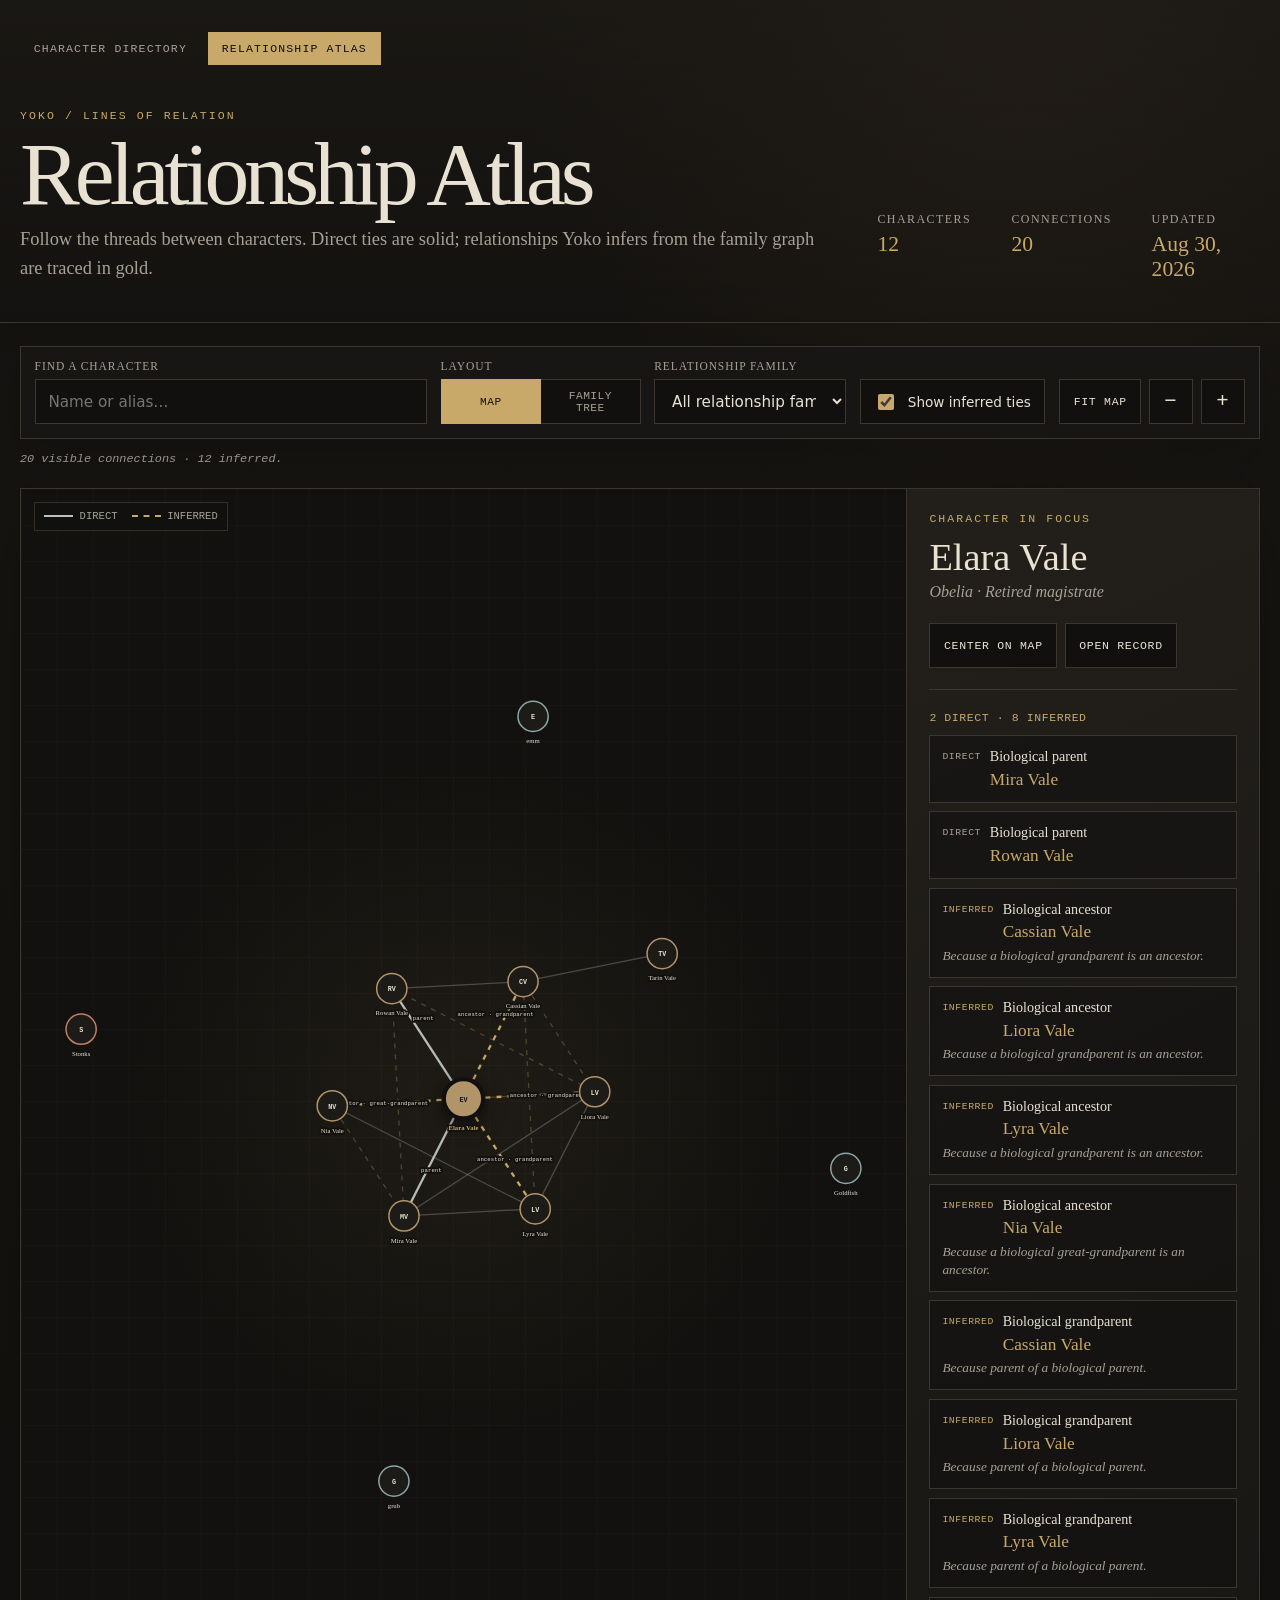
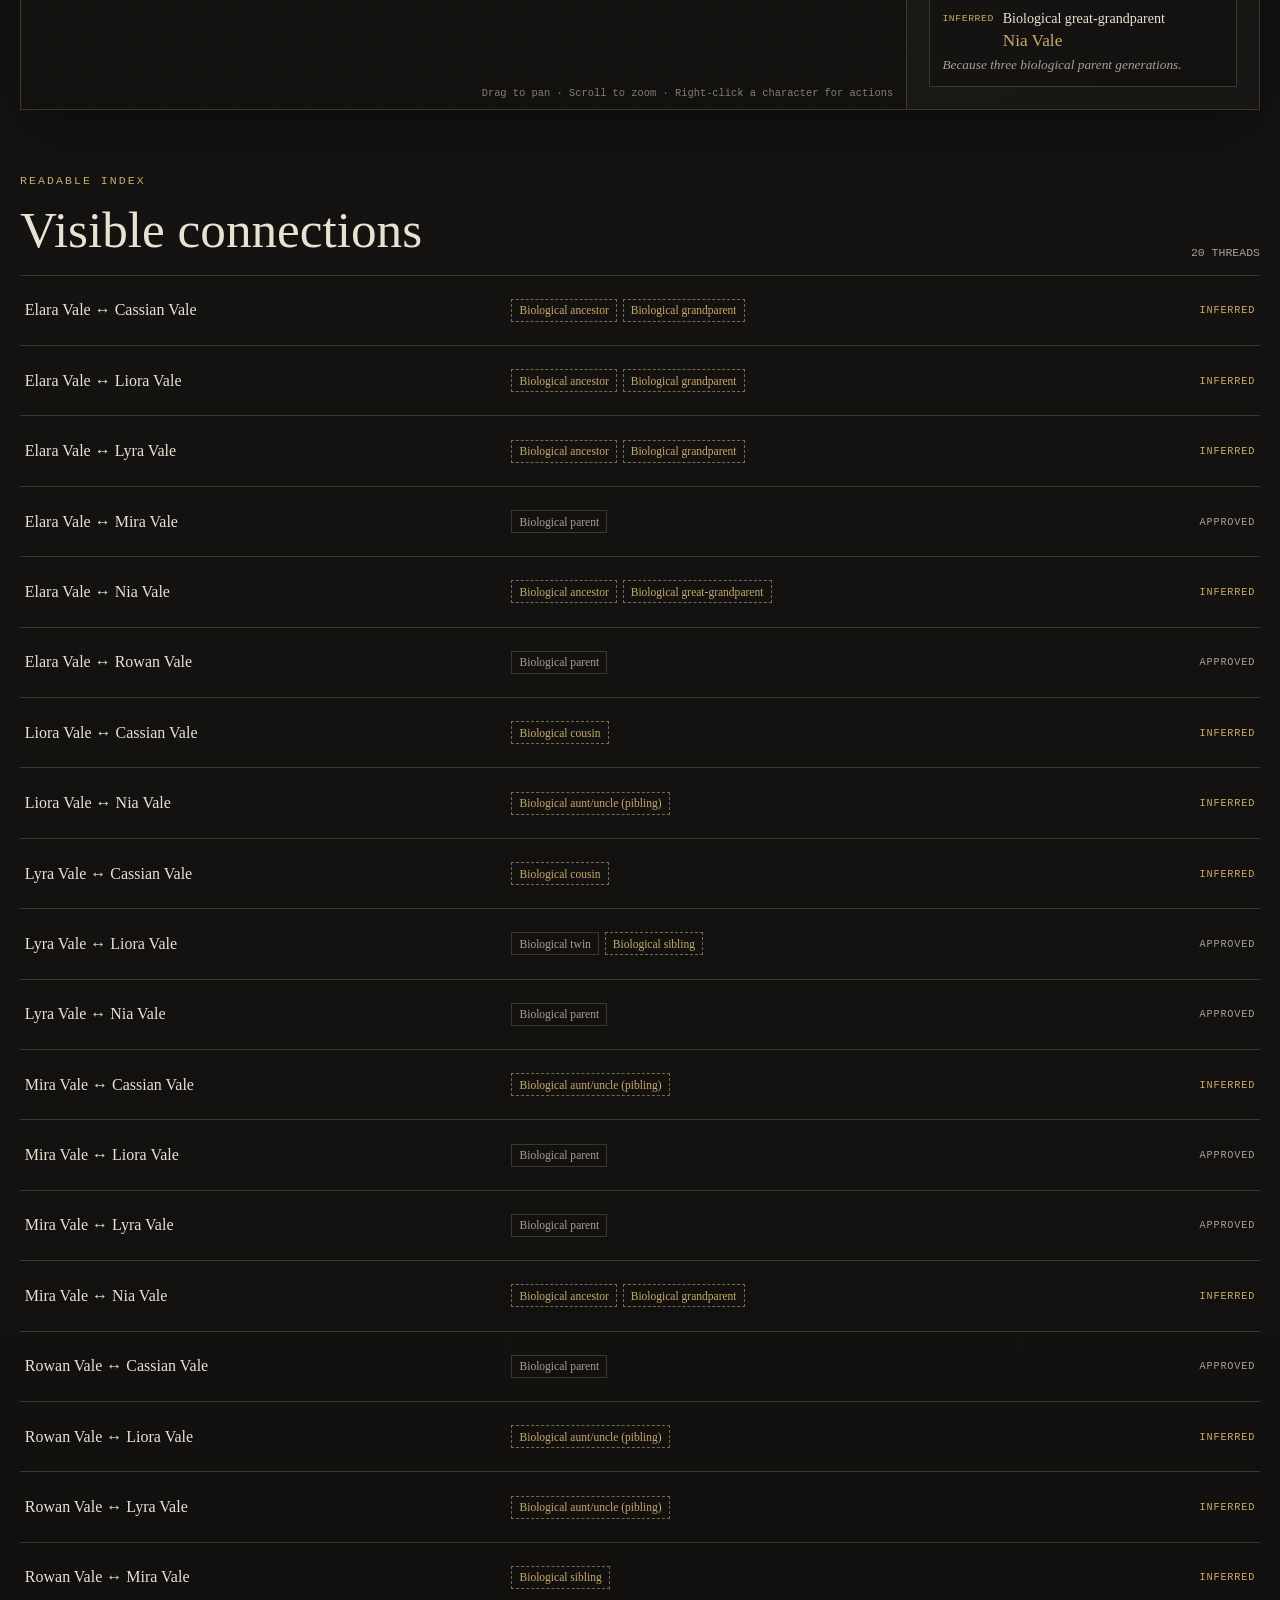
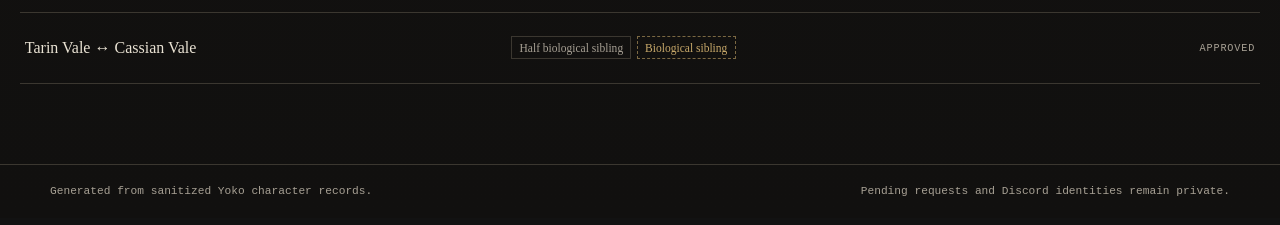
==== docs/relationships.html @ 0ba5b860 "Tree vieew" ====
<!doctype html>
<html lang="en">
<head>
  <meta charset="utf-8">
  <meta name="viewport" content="width=device-width, initial-scale=1">
  <meta name="theme-color" content="#11100f">
  <meta name="description" content="Explore the direct and inferred connections between Yoko roleplay characters.">
  <meta property="og:type" content="website">
  <meta property="og:title" content="Yoko Relationship Atlas">
  <meta property="og:description" content="An interactive map of approved and inferred character relationships.">
  <meta property="og:url" content="https://alecasone.github.io/YokoBot/relationships.html">
  <meta property="og:image" content="https://alecasone.github.io/YokoBot/og.png">
  <meta name="twitter:card" content="summary_large_image">
  <meta name="twitter:title" content="Yoko Relationship Atlas">
  <meta name="twitter:description" content="An interactive map of approved and inferred character relationships.">
  <meta name="twitter:image" content="https://alecasone.github.io/YokoBot/og.png">
  <title>Relationship Atlas · Yoko Character Archive</title>
  <link rel="stylesheet" href="./styles.css">
</head>
<body class="relationship-page">
  <header class="atlas-header">
    <nav class="site-nav" aria-label="Archive sections">
      <a href="./">Character directory</a>
      <a href="./relationships.html" aria-current="page">Relationship atlas</a>
    </nav>
    <div class="atlas-heading">
      <div>
        <p class="masthead__eyebrow">Yoko / Lines of relation</p>
        <h1>Relationship Atlas</h1>
        <p>Follow the threads between characters. Direct ties are solid; relationships Yoko infers from the family graph are traced in gold.</p>
      </div>
      <dl class="archive-stats atlas-stats" aria-label="Relationship statistics">
        <div><dt>Characters</dt><dd id="atlas-character-count">—</dd></div>
        <div><dt>Connections</dt><dd id="atlas-connection-count">—</dd></div>
        <div><dt>Updated</dt><dd id="atlas-updated">—</dd></div>
      </dl>
    </div>
  </header>

  <main class="atlas-main">
    <section class="atlas-toolbar" aria-label="Relationship map controls">
      <div class="focus-search">
        <label for="focus-search">Find a character</label>
        <input id="focus-search" type="search" autocomplete="off" placeholder="Name or alias…" aria-controls="focus-results" aria-expanded="false">
        <div id="focus-results" class="focus-results" role="listbox" hidden></div>
      </div>
      <fieldset class="layout-switcher">
        <legend>Layout</legend>
        <div>
          <button type="button" data-layout="network" aria-pressed="true">Map</button>
          <button type="button" data-layout="tree" aria-pressed="false">Family tree</button>
        </div>
      </fieldset>
      <label>
        <span>Relationship family</span>
        <select id="category-filter">
          <option value="">All relationship families</option>
        </select>
      </label>
      <label class="toggle-control">
        <input id="show-inferred" type="checkbox" checked>
        <span>Show inferred ties</span>
      </label>
      <div class="toolbar-actions" aria-label="Map view controls">
        <button id="fit-map" class="utility-button" type="button">Fit map</button>
        <button id="zoom-out" class="icon-button" type="button" aria-label="Zoom out">−</button>
        <button id="zoom-in" class="icon-button" type="button" aria-label="Zoom in">+</button>
      </div>
    </section>

    <p id="atlas-status" class="status atlas-status" role="status">Charting the archive…</p>

    <section class="atlas-workspace" aria-label="Interactive relationship explorer">
      <div id="map-stage" class="map-stage">
        <svg id="relationship-map" role="img" aria-label="Interactive character relationship map" tabindex="0">
          <g id="map-viewport">
            <g id="map-guides"></g>
            <g id="map-edges"></g>
            <g id="map-edge-labels"></g>
            <g id="map-nodes"></g>
          </g>
        </svg>
        <div id="map-empty" class="map-empty" hidden>
          <span aria-hidden="true">◇</span>
          <strong>No threads recorded yet</strong>
          <p>Characters will appear here as soon as approved relationships are published.</p>
        </div>
        <div class="map-legend" aria-label="Relationship map legend">
          <span><i class="legend-line legend-line--direct"></i><b id="legend-direct">Direct</b></span>
          <span><i class="legend-line legend-line--inferred"></i><b id="legend-inferred">Inferred</b></span>
        </div>
        <p class="map-hint">Drag to pan · Scroll to zoom · Right-click a character for actions</p>
      </div>

      <aside class="relationship-inspector" aria-labelledby="inspector-title">
        <p class="section-label">Character in focus</p>
        <h2 id="inspector-title">Choose a character</h2>
        <p id="inspector-meta" class="inspector-meta">Select a node to read its connections.</p>
        <div id="inspector-actions" class="inspector-actions" hidden>
          <button id="center-selected" class="utility-button" type="button">Center on map</button>
          <a id="open-record" class="utility-link" href="./">Open record</a>
        </div>
        <div class="inspector-rule"></div>
        <p id="connection-summary" class="connection-summary"></p>
        <ol id="connection-list" class="connection-list"></ol>
      </aside>
    </section>

    <section class="relationship-ledger" aria-labelledby="ledger-title">
      <div class="ledger-heading">
        <div>
          <p class="section-label">Readable index</p>
          <h2 id="ledger-title">Visible connections</h2>
        </div>
        <p id="ledger-summary">—</p>
      </div>
      <div id="relationship-list" class="relationship-list"></div>
    </section>
  </main>

  <div id="node-menu" class="node-menu" role="menu" hidden>
    <p id="node-menu-title"></p>
    <button type="button" role="menuitem" data-action="center">Center this character</button>
    <button type="button" role="menuitem" data-action="record">Open character record</button>
    <button type="button" role="menuitem" data-action="copy">Copy focused link</button>
  </div>

  <footer>
    <span>Generated from sanitized Yoko character records.</span>
    <span>Pending requests and Discord identities remain private.</span>
  </footer>

  <noscript>The relationship atlas requires JavaScript to draw its map.</noscript>
  <script src="./relationships.js" defer></script>
</body>
</html>
---- docs/styles.css ----
:root {
  color-scheme: dark;
  --ink: #e9e2d3;
  --muted: #a7a094;
  --paper: #181715;
  --paper-raised: #211f1c;
  --line: #3b3730;
  --accent: #c8a96a;
  --accent-soft: rgba(200, 169, 106, 0.14);
  --danger: #a95f55;
  --shadow: 0 22px 70px rgba(0, 0, 0, 0.34);
  font-family: Georgia, "Times New Roman", serif;
}

* { box-sizing: border-box; }
[hidden] { display: none !important; }

body {
  margin: 0;
  min-width: 280px;
  color: var(--ink);
  background:
    radial-gradient(circle at 80% 0%, rgba(109, 83, 49, 0.17), transparent 32rem),
    linear-gradient(180deg, #11100f, #171512 35rem, #11100f);
}

body::before {
  position: fixed;
  inset: 0;
  z-index: -1;
  content: "";
  opacity: 0.18;
  background-image: repeating-linear-gradient(0deg, transparent, transparent 3px, rgba(255,255,255,0.018) 4px);
  pointer-events: none;
}

button, input, select { font: inherit; }

.site-nav {
  display: flex;
  gap: 0.45rem;
  margin-bottom: 2.8rem;
  font-family: ui-monospace, "Cascadia Mono", monospace;
  font-size: 0.72rem;
  letter-spacing: 0.1em;
  text-transform: uppercase;
}

.site-nav a {
  padding: 0.55rem 0.8rem;
  border: 1px solid transparent;
  color: var(--muted);
  text-decoration: none;
}

.site-nav a:hover { color: var(--ink); border-color: var(--line); }
.site-nav a[aria-current="page"] { color: #11100f; background: var(--accent); }

.masthead {
  padding: 3.5rem max(1.25rem, calc((100vw - 1180px) / 2));
  border-bottom: 1px solid var(--line);
}

.masthead__eyebrow, .section-label {
  margin: 0 0 0.8rem;
  color: var(--accent);
  font-family: ui-monospace, "Cascadia Mono", monospace;
  font-size: 0.72rem;
  letter-spacing: 0.18em;
  text-transform: uppercase;
}

.masthead__content {
  display: flex;
  align-items: end;
  justify-content: space-between;
  gap: 2rem;
}

h1, h2, p { margin-top: 0; }

h1 {
  max-width: 13ch;
  margin-bottom: 0.6rem;
  font-size: clamp(3rem, 9vw, 7rem);
  font-weight: 400;
  letter-spacing: -0.055em;
  line-height: 0.88;
}

.masthead p {
  max-width: 42rem;
  margin-bottom: 0;
  color: var(--muted);
  font-size: clamp(1rem, 2vw, 1.2rem);
}

.archive-mark {
  display: grid;
  width: clamp(5rem, 11vw, 8rem);
  aspect-ratio: 1;
  flex: 0 0 auto;
  place-items: center;
  border: 1px solid var(--accent);
  border-radius: 50%;
  color: var(--accent);
  box-shadow: inset 0 0 0 0.55rem #11100f, inset 0 0 0 calc(0.55rem + 1px) var(--line);
  font-size: clamp(2rem, 5vw, 4rem);
}

main {
  width: min(1180px, calc(100% - 2.5rem));
  margin: 0 auto;
  padding: 3rem 0 5rem;
}

.directory-heading {
  display: flex;
  align-items: end;
  justify-content: space-between;
  gap: 2rem;
  margin-bottom: 2rem;
}

.directory-heading h2 {
  margin-bottom: 0;
  font-size: clamp(2rem, 5vw, 3.6rem);
  font-weight: 400;
}

.archive-stats {
  display: flex;
  gap: clamp(1.5rem, 4vw, 3rem);
  margin: 0;
}

.archive-stats div { min-width: 4.5rem; }
.archive-stats dt { color: var(--muted); font-size: 0.75rem; text-transform: uppercase; letter-spacing: 0.12em; }
.archive-stats dd { margin: 0.3rem 0 0; color: var(--accent); font-size: 1.35rem; }

.directory-tools {
  display: grid;
  grid-template-columns: minmax(14rem, 1fr) minmax(10rem, 0.35fr) minmax(10rem, 0.35fr);
  gap: 1rem;
  margin-bottom: 2.3rem;
  padding: 1rem;
  border: 1px solid var(--line);
  background: rgba(24, 23, 21, 0.72);
}

.directory-tools label { display: grid; gap: 0.45rem; color: var(--muted); font-size: 0.78rem; letter-spacing: 0.08em; text-transform: uppercase; }

input, select {
  width: 100%;
  min-height: 2.8rem;
  padding: 0.65rem 0.8rem;
  border: 1px solid var(--line);
  border-radius: 0;
  outline: none;
  color: var(--ink);
  background: #11100f;
  font-family: ui-sans-serif, system-ui, sans-serif;
  font-size: 0.95rem;
  letter-spacing: normal;
  text-transform: none;
}

input:focus, select:focus, button:focus-visible, a:focus-visible { outline: 2px solid var(--accent); outline-offset: 2px; }

.status { color: var(--muted); font-style: italic; }
.status:empty { display: none; }

.character-grid {
  display: grid;
  grid-template-columns: repeat(3, minmax(0, 1fr));
  gap: 1rem;
}

.character-card {
  position: relative;
  display: flex;
  min-height: 19rem;
  flex-direction: column;
  padding: 1.4rem;
  overflow: hidden;
  border: 1px solid var(--line);
  background: linear-gradient(145deg, rgba(37, 34, 29, 0.96), rgba(24, 23, 21, 0.96));
  box-shadow: 0 0 0 rgba(0,0,0,0);
  transition: transform 160ms ease, border-color 160ms ease, box-shadow 160ms ease;
}

.character-card::after {
  position: absolute;
  right: -2.8rem;
  bottom: -3.8rem;
  width: 9rem;
  aspect-ratio: 1;
  content: "";
  border: 1px solid rgba(200,169,106,0.28);
  border-radius: 50%;
}

.character-card:hover {
  z-index: 1;
  border-color: var(--accent);
  box-shadow: var(--shadow);
  transform: translateY(-4px);
}

.card-index { color: var(--accent); font-family: ui-monospace, monospace; font-size: 0.72rem; letter-spacing: 0.12em; }
.character-card h3 { margin: 2.3rem 0 0.4rem; font-size: 2rem; font-weight: 400; line-height: 1; }
.card-aliases { min-height: 1.2rem; color: var(--muted); font-style: italic; }
.card-facts { display: grid; gap: 0.55rem; margin: auto 0 1.5rem; }
.card-fact { display: flex; justify-content: space-between; gap: 1rem; border-bottom: 1px solid rgba(59,55,48,0.8); padding-bottom: 0.45rem; }
.card-fact span:first-child { color: var(--muted); font-size: 0.76rem; letter-spacing: 0.08em; text-transform: uppercase; }
.card-fact span:last-child { text-align: right; }

.record-button {
  position: relative;
  z-index: 2;
  align-self: start;
  padding: 0;
  border: 0;
  border-bottom: 1px solid var(--accent);
  color: var(--accent);
  background: none;
  cursor: pointer;
}

.record-dialog {
  width: min(680px, calc(100% - 2rem));
  max-height: calc(100vh - 2rem);
  padding: clamp(1.4rem, 5vw, 3rem);
  overflow: auto;
  border: 1px solid var(--accent);
  color: var(--ink);
  background: #181715;
  box-shadow: var(--shadow);
}

.record-dialog::backdrop { background: rgba(5, 5, 4, 0.82); backdrop-filter: blur(3px); }
.record-dialog h2 { margin-bottom: 0.4rem; font-size: clamp(2.4rem, 8vw, 4.5rem); font-weight: 400; line-height: 0.95; }
.dialog-close { position: absolute; top: 0.8rem; right: 1rem; border: 0; color: var(--muted); background: transparent; font-size: 2rem; cursor: pointer; }
.dialog-aliases { color: var(--muted); font-style: italic; }
.record-details, .record-properties { display: grid; grid-template-columns: repeat(2, minmax(0, 1fr)); gap: 0.7rem 1.5rem; margin-top: 2rem; }
.record-properties { margin-top: 1rem; padding-top: 1rem; border-top: 1px solid var(--line); }
.record-row { min-width: 0; }
.record-row dt { color: var(--accent); font-family: ui-monospace, monospace; font-size: 0.7rem; letter-spacing: 0.1em; text-transform: uppercase; }
.record-row dd { margin: 0.3rem 0 0; overflow-wrap: anywhere; }
.reference-link { display: inline-block; margin-top: 2rem; color: var(--accent); }
.reference-link[hidden] { display: none; }
.dialog-actions { display: flex; flex-wrap: wrap; gap: 1.25rem; }

.atlas-header {
  padding: 2rem max(1.25rem, calc((100vw - 1460px) / 2)) 2.5rem;
  border-bottom: 1px solid var(--line);
  background: linear-gradient(180deg, rgba(32, 29, 24, 0.62), transparent);
}

.atlas-heading {
  display: flex;
  align-items: end;
  justify-content: space-between;
  gap: 3rem;
}

.relationship-page h1 {
  max-width: none;
  margin-bottom: 0.7rem;
  font-size: clamp(3rem, 7vw, 6.4rem);
}

.atlas-heading > div > p:last-child {
  max-width: 54rem;
  margin-bottom: 0;
  color: var(--muted);
  font-size: clamp(0.95rem, 1.6vw, 1.15rem);
  line-height: 1.55;
}

.atlas-main {
  width: min(1460px, calc(100% - 2.5rem));
  margin: 0 auto;
  padding: 1.4rem 0 5rem;
}

.atlas-toolbar {
  position: relative;
  z-index: 8;
  display: grid;
  grid-template-columns: minmax(15rem, 1fr) auto minmax(12rem, 0.42fr) auto auto;
  align-items: end;
  gap: 0.85rem;
  padding: 0.85rem;
  border: 1px solid var(--line);
  background: rgba(24, 23, 21, 0.92);
  box-shadow: 0 12px 45px rgba(0, 0, 0, 0.18);
}

.atlas-toolbar label:not(.toggle-control), .focus-search {
  position: relative;
  display: grid;
  gap: 0.45rem;
  color: var(--muted);
  font-size: 0.72rem;
  letter-spacing: 0.08em;
  text-transform: uppercase;
}

.layout-switcher {
  min-width: 12.5rem;
  margin: 0;
  padding: 0;
  border: 0;
}

.layout-switcher legend {
  margin-bottom: 0.45rem;
  padding: 0;
  color: var(--muted);
  font-size: 0.72rem;
  letter-spacing: 0.08em;
  text-transform: uppercase;
}

.layout-switcher div { display: flex; min-height: 2.8rem; }

.layout-switcher button {
  flex: 1;
  padding: 0.55rem 0.7rem;
  border: 1px solid var(--line);
  color: var(--muted);
  background: #11100f;
  font-family: ui-monospace, "Cascadia Mono", monospace;
  font-size: 0.7rem;
  letter-spacing: 0.04em;
  text-transform: uppercase;
  cursor: pointer;
}

.layout-switcher button + button { border-left: 0; }
.layout-switcher button:hover { color: var(--ink); }
.layout-switcher button[aria-pressed="true"] { border-color: var(--accent); color: #11100f; background: var(--accent); }
.atlas-toolbar select:disabled { color: var(--accent); cursor: not-allowed; opacity: 0.72; }

.focus-results {
  position: absolute;
  top: calc(100% + 0.35rem);
  right: 0;
  left: 0;
  z-index: 20;
  max-height: 22rem;
  overflow: auto;
  border: 1px solid var(--accent);
  background: #151411;
  box-shadow: var(--shadow);
}

.focus-results button {
  display: grid;
  width: 100%;
  gap: 0.2rem;
  padding: 0.75rem 0.85rem;
  border: 0;
  border-bottom: 1px solid var(--line);
  color: var(--ink);
  background: transparent;
  text-align: left;
  cursor: pointer;
}

.focus-results button:hover, .focus-results button:focus { background: var(--accent-soft); }
.focus-results button span { color: var(--muted); font-size: 0.72rem; font-weight: 400; }

.toggle-control {
  display: flex;
  min-height: 2.8rem;
  align-items: center;
  gap: 0.65rem;
  padding: 0.6rem 0.85rem;
  border: 1px solid var(--line);
  color: var(--ink);
  background: #11100f;
  font-family: ui-sans-serif, system-ui, sans-serif;
  font-size: 0.85rem;
  white-space: nowrap;
}

.toggle-control input { width: 1rem; min-height: 1rem; accent-color: var(--accent); }
.toolbar-actions { display: flex; gap: 0.45rem; }

.utility-button, .utility-link, .icon-button {
  display: inline-grid;
  min-height: 2.8rem;
  place-items: center;
  padding: 0.55rem 0.85rem;
  border: 1px solid var(--line);
  color: var(--ink);
  background: #11100f;
  font-family: ui-monospace, "Cascadia Mono", monospace;
  font-size: 0.72rem;
  letter-spacing: 0.06em;
  text-decoration: none;
  text-transform: uppercase;
  cursor: pointer;
}

.utility-button:hover, .utility-link:hover, .icon-button:hover { border-color: var(--accent); color: var(--accent); }
.icon-button { width: 2.8rem; padding: 0; font-size: 1.3rem; }
.atlas-status { min-height: 1.4rem; margin: 0.85rem 0; font-family: ui-monospace, monospace; font-size: 0.74rem; }

.atlas-workspace {
  display: grid;
  grid-template-columns: minmax(0, 1fr) minmax(18rem, 22rem);
  min-height: clamp(33rem, 68vh, 48rem);
  border: 1px solid var(--line);
  background: rgba(17, 16, 15, 0.72);
  box-shadow: var(--shadow);
}

.map-stage {
  position: relative;
  min-width: 0;
  overflow: hidden;
  border-right: 1px solid var(--line);
  background:
    radial-gradient(circle at center, rgba(200, 169, 106, 0.075), transparent 45%),
    linear-gradient(rgba(200, 169, 106, 0.035) 1px, transparent 1px),
    linear-gradient(90deg, rgba(200, 169, 106, 0.035) 1px, transparent 1px),
    #12110f;
  background-size: auto, 36px 36px, 36px 36px, auto;
}

#relationship-map { width: 100%; height: 100%; min-height: 33rem; touch-action: none; cursor: grab; }
.map-stage.is-panning #relationship-map { cursor: grabbing; }

.map-edge {
  vector-effect: non-scaling-stroke;
  fill: none;
  opacity: 0.3;
  stroke-width: 1.25;
  transition: opacity 160ms ease, stroke-width 160ms ease;
}

.map-edge--direct { stroke: #b9c1bd; }
.map-edge--inferred { stroke: var(--accent); stroke-dasharray: 5 6; }
.map-edge--tree-parent { stroke: #d3dad6; stroke-width: 1.8; }
.map-edge--tree-peer { stroke: var(--accent); stroke-width: 1.6; stroke-dasharray: 7 6; }
.map-edge.is-focused { opacity: 0.58; stroke-width: 1.7; }
.map-edge.is-selected { opacity: 0.98; stroke-width: 2.3; }

.map-edge-label {
  fill: var(--ink);
  stroke: #12110f;
  stroke-width: 6px;
  paint-order: stroke;
  font-family: ui-monospace, "Cascadia Mono", monospace;
  font-size: 10px;
  letter-spacing: 0.02em;
  pointer-events: none;
}

.generation-guide { vector-effect: non-scaling-stroke; stroke: rgba(200, 169, 106, 0.16); stroke-dasharray: 2 7; }
.generation-label { fill: rgba(200, 169, 106, 0.7); font-family: ui-monospace, "Cascadia Mono", monospace; font-size: 10px; letter-spacing: 0.12em; }

.map-node { outline: none; cursor: pointer; }
.map-node circle {
  vector-effect: non-scaling-stroke;
  fill: #1d1b18;
  stroke: var(--node-color);
  stroke-width: 1.5;
  transition: fill 150ms ease, stroke-width 150ms ease, filter 150ms ease;
}

.map-node:hover circle, .map-node:focus circle { fill: #2b2822; stroke-width: 2.5; filter: drop-shadow(0 7px 12px rgba(0,0,0,0.5)); }
.map-node.is-selected circle { fill: color-mix(in srgb, var(--node-color) 18%, #1d1b18); stroke-width: 3; }
.map-node.is-focused circle { fill: var(--node-color); stroke: #11100f; stroke-width: 4; filter: drop-shadow(0 8px 18px rgba(0,0,0,0.55)); }
.map-node-initials { fill: var(--ink); font-family: ui-monospace, monospace; font-size: 12px; font-weight: 700; pointer-events: none; }
.map-node.is-focused .map-node-initials { fill: #11100f; }
.map-node-name { fill: var(--ink); stroke: #12110f; stroke-width: 5px; paint-order: stroke; font-size: 12px; pointer-events: none; }
.map-node.is-focused .map-node-name { fill: var(--accent); font-weight: 700; }

.map-legend {
  position: absolute;
  top: 0.8rem;
  left: 0.8rem;
  display: flex;
  gap: 0.9rem;
  padding: 0.45rem 0.6rem;
  border: 1px solid rgba(59, 55, 48, 0.78);
  color: var(--muted);
  background: rgba(17, 16, 15, 0.82);
  font-family: ui-monospace, monospace;
  font-size: 0.66rem;
  text-transform: uppercase;
}

.map-legend span { display: flex; align-items: center; gap: 0.4rem; }
.map-legend b { font-weight: 400; }
.legend-line { display: block; width: 1.8rem; border-top: 2px solid #b9c1bd; }
.legend-line--inferred { border-color: var(--accent); border-top-style: dashed; }
.map-stage.is-tree .legend-line--direct { border-color: #d3dad6; }
.map-stage.is-tree .legend-line--inferred { border-color: var(--accent); border-top-style: dashed; }
.map-hint { position: absolute; right: 0.8rem; bottom: 0.65rem; margin: 0; color: rgba(167,160,148,0.76); font-family: ui-monospace, monospace; font-size: 0.65rem; }

.map-empty {
  position: absolute;
  inset: 0;
  display: grid;
  align-content: center;
  justify-items: center;
  padding: 2rem;
  color: var(--muted);
  background: rgba(17,16,15,0.92);
  text-align: center;
}

.map-empty > span { color: var(--accent); font-size: 3rem; }
.map-empty strong { margin-top: 0.7rem; color: var(--ink); font-size: 1.6rem; font-weight: 400; }
.map-empty p { max-width: 28rem; }

.relationship-inspector {
  min-width: 0;
  padding: 1.4rem;
  overflow: auto;
  background: linear-gradient(155deg, rgba(35,32,27,0.98), rgba(24,23,21,0.98));
}

.relationship-inspector h2 { margin-bottom: 0.45rem; font-size: clamp(1.9rem, 3vw, 2.7rem); font-weight: 400; line-height: 1; }
.inspector-meta { min-height: 1.3rem; color: var(--muted); font-style: italic; }
.inspector-actions { display: flex; flex-wrap: wrap; gap: 0.45rem; margin: 1.2rem 0; }
.inspector-rule { height: 1px; margin: 1.3rem 0; background: var(--line); }
.connection-summary { color: var(--accent); font-family: ui-monospace, monospace; font-size: 0.72rem; letter-spacing: 0.05em; text-transform: uppercase; }
.connection-list { display: grid; gap: 0.55rem; margin: 0; padding: 0; list-style: none; }

.connection-card {
  display: grid;
  width: 100%;
  grid-template-columns: auto 1fr;
  gap: 0.28rem 0.55rem;
  padding: 0.75rem;
  border: 1px solid var(--line);
  color: var(--ink);
  background: rgba(17, 16, 15, 0.55);
  text-align: left;
  cursor: pointer;
}

.connection-card:hover, .connection-card:focus-visible { border-color: var(--accent); background: var(--accent-soft); }
.connection-kind { align-self: center; color: var(--muted); font-family: ui-monospace, monospace; font-size: 0.61rem; letter-spacing: 0.06em; text-transform: uppercase; }
.connection-kind.is-inferred { color: var(--accent); }
.connection-card strong { font-size: 0.88rem; font-weight: 400; }
.connection-target { grid-column: 2; color: var(--accent); font-size: 1.08rem; }
.connection-card small { grid-column: 1 / -1; color: var(--muted); font-style: italic; line-height: 1.35; }

.relationship-ledger { margin-top: 4rem; }
.ledger-heading { display: flex; align-items: end; justify-content: space-between; gap: 2rem; margin-bottom: 1rem; }
.ledger-heading h2 { margin-bottom: 0; font-size: clamp(2rem, 4vw, 3.5rem); font-weight: 400; }
.ledger-heading > p { margin-bottom: 0; color: var(--muted); font-family: ui-monospace, monospace; font-size: 0.72rem; text-transform: uppercase; }
.relationship-list { border-top: 1px solid var(--line); }

.relationship-row {
  display: grid;
  grid-template-columns: minmax(15rem, 0.7fr) minmax(15rem, 1fr) auto;
  align-items: center;
  gap: 1rem;
  min-height: 4.4rem;
  padding: 0.8rem 0.3rem;
  border-bottom: 1px solid var(--line);
}

.relationship-row__names { padding: 0; border: 0; color: var(--ink); background: transparent; text-align: left; cursor: pointer; }
.relationship-row__names:hover { color: var(--accent); }
.relationship-row__labels { display: flex; flex-wrap: wrap; gap: 0.35rem; }
.relation-badge { padding: 0.28rem 0.45rem; border: 1px solid var(--line); color: var(--muted); font-size: 0.72rem; }
.relation-badge.is-inferred { border-style: dashed; border-color: rgba(200,169,106,0.58); color: var(--accent); }
.relationship-row__evidence { color: var(--muted); font-family: ui-monospace, monospace; font-size: 0.64rem; letter-spacing: 0.08em; text-transform: uppercase; }
.relationship-row__evidence.is-inferred { color: var(--accent); }
.ledger-empty { padding: 2rem 0; color: var(--muted); font-style: italic; }

.node-menu {
  position: fixed;
  z-index: 100;
  width: min(17rem, calc(100vw - 1rem));
  padding: 0.45rem;
  border: 1px solid var(--accent);
  color: var(--ink);
  background: #151411;
  box-shadow: var(--shadow);
}

.node-menu p { margin: 0; padding: 0.55rem 0.65rem 0.7rem; border-bottom: 1px solid var(--line); color: var(--accent); font-size: 1.05rem; }
.node-menu button { display: block; width: 100%; padding: 0.65rem; border: 0; color: var(--ink); background: transparent; text-align: left; cursor: pointer; }
.node-menu button:hover, .node-menu button:focus { background: var(--accent-soft); }

footer {
  display: flex;
  justify-content: space-between;
  gap: 1rem;
  padding: 1.3rem max(1.25rem, calc((100vw - 1180px) / 2));
  border-top: 1px solid var(--line);
  color: var(--muted);
  font-family: ui-monospace, monospace;
  font-size: 0.7rem;
}

@media (max-width: 820px) {
  .character-grid { grid-template-columns: repeat(2, minmax(0, 1fr)); }
  .directory-tools { grid-template-columns: 1fr 1fr; }
  .search-field { grid-column: 1 / -1; }
  .atlas-heading { align-items: start; flex-direction: column; gap: 1.7rem; }
  .atlas-toolbar { grid-template-columns: 1fr 1fr; }
  .focus-search { grid-column: 1 / -1; }
  .toolbar-actions { justify-content: end; }
  .atlas-workspace { grid-template-columns: 1fr; }
  .map-stage { min-height: 33rem; border-right: 0; border-bottom: 1px solid var(--line); }
  .relationship-inspector { max-height: 32rem; }
  .relationship-row { grid-template-columns: 1fr auto; }
  .relationship-row__labels { grid-column: 1 / -1; grid-row: 2; }
}

@media (max-width: 580px) {
  .archive-mark { display: none; }
  .directory-heading, footer { align-items: start; flex-direction: column; }
  .archive-stats { width: 100%; justify-content: space-between; }
  .directory-tools, .character-grid, .record-details, .record-properties { grid-template-columns: 1fr; }
  .search-field { grid-column: auto; }
  .site-nav { flex-wrap: wrap; margin-bottom: 2rem; }
  .atlas-main { width: min(100% - 1rem, 1460px); }
  .atlas-toolbar { grid-template-columns: 1fr; }
  .focus-search { grid-column: auto; }
  .toolbar-actions { justify-content: stretch; }
  .toolbar-actions .utility-button { flex: 1; }
  .map-stage { min-height: 29rem; }
  #relationship-map { min-height: 29rem; }
  .map-hint { display: none; }
  .ledger-heading { align-items: start; flex-direction: column; gap: 0.5rem; }
  .relationship-row { grid-template-columns: 1fr; }
  .relationship-row__labels { grid-column: auto; grid-row: auto; }
}

@media (prefers-reduced-motion: reduce) {
  *, *::before, *::after { scroll-behavior: auto !important; transition-duration: 0.01ms !important; }
}
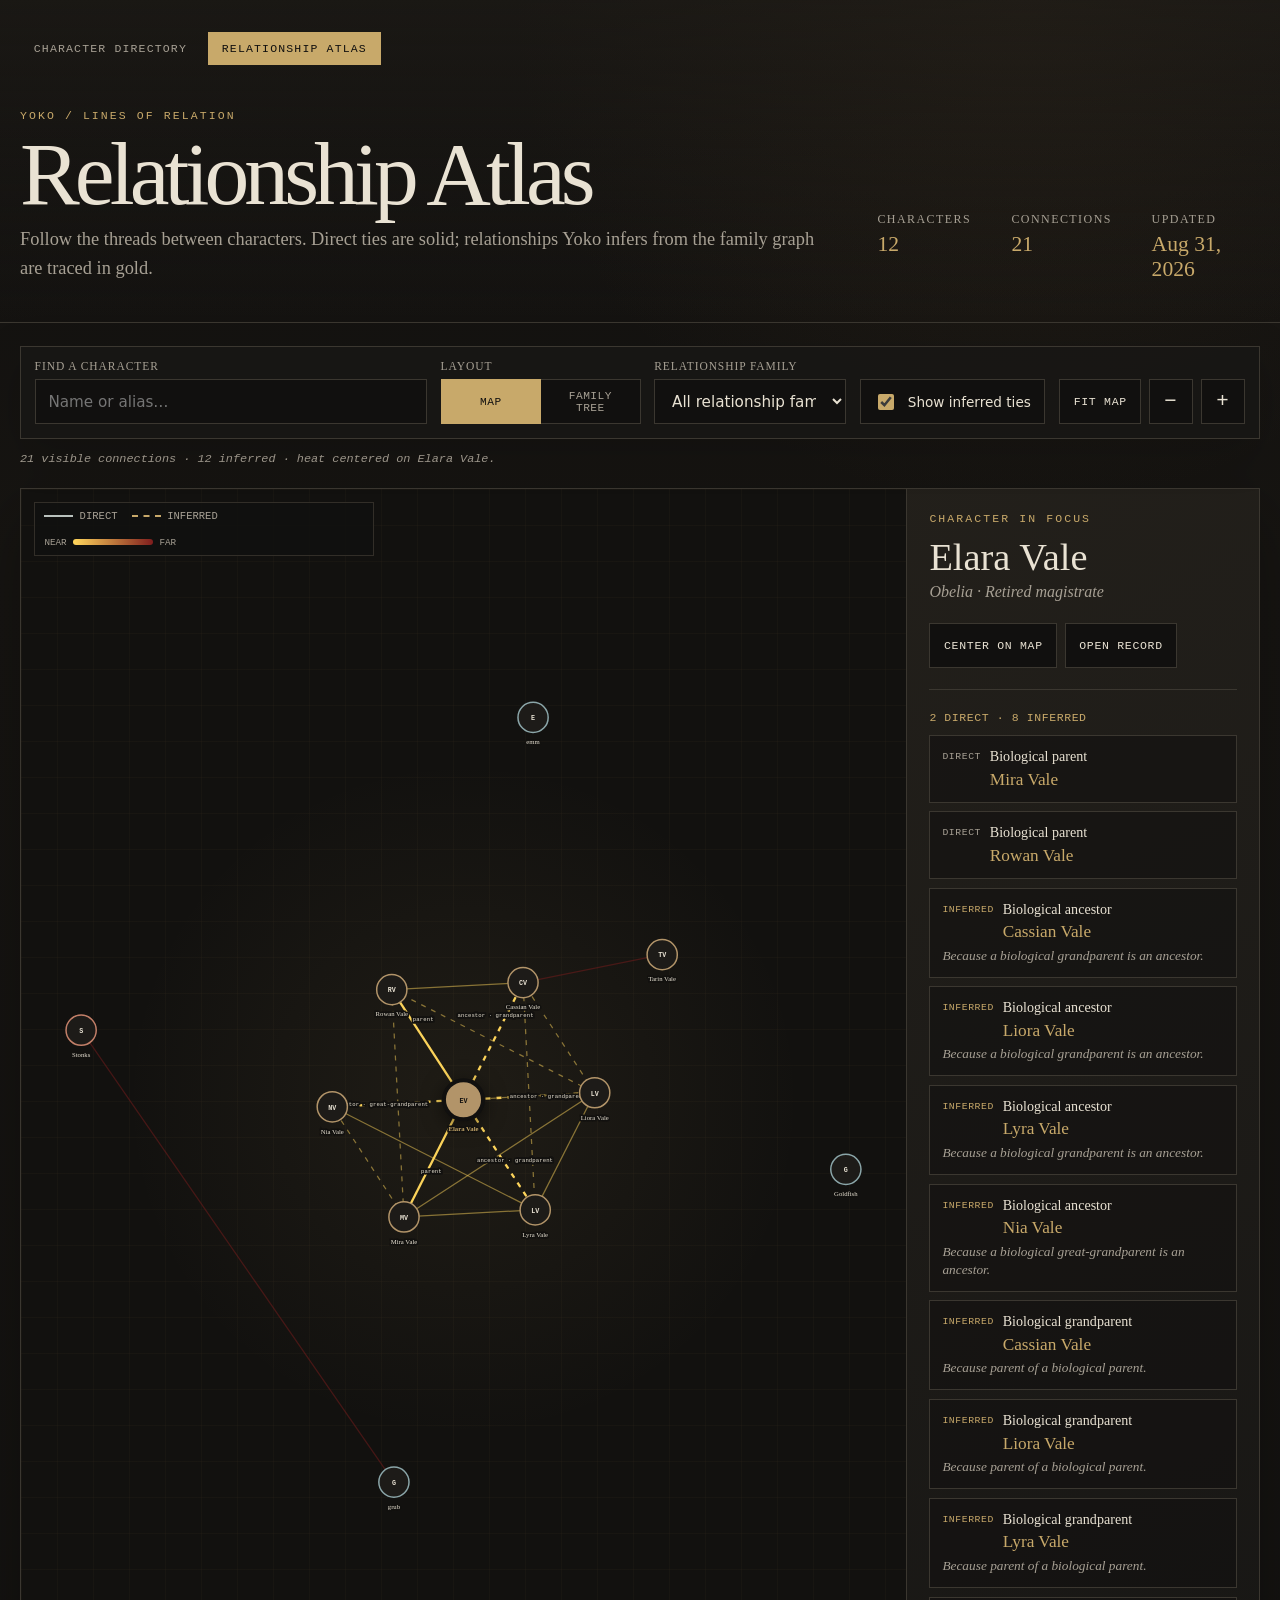
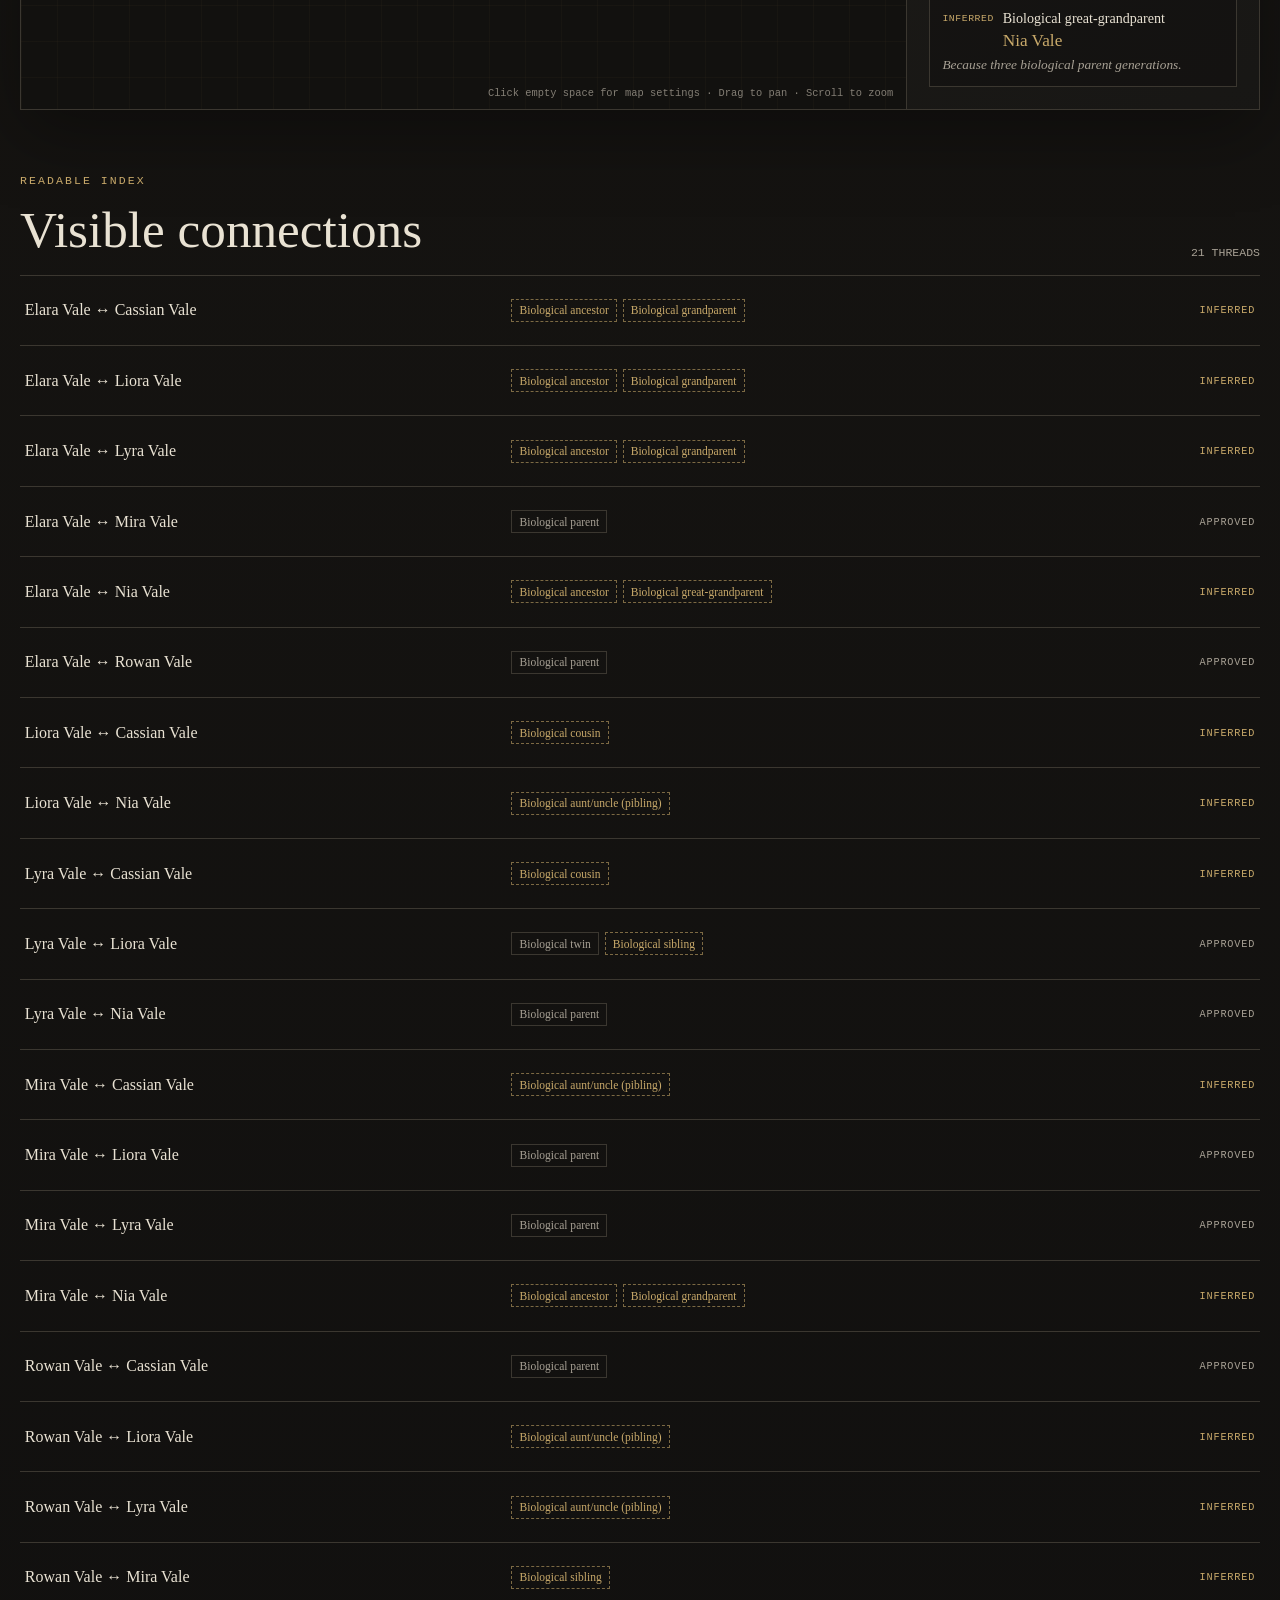
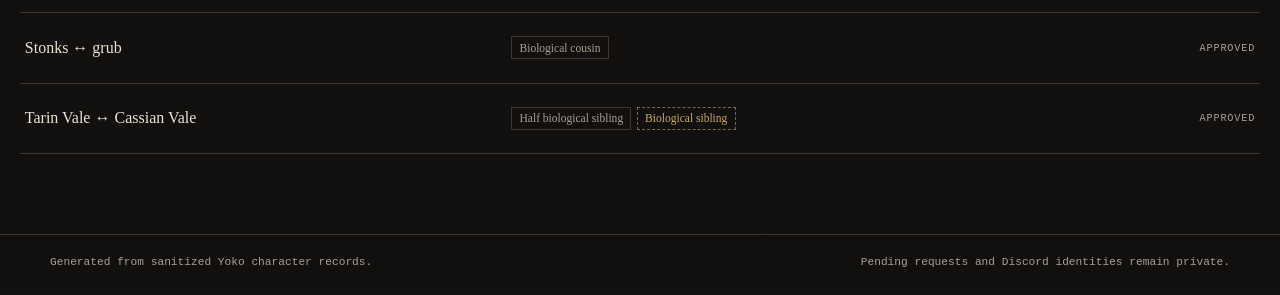
==== commit 22f1527d: "Heatmap update" ====
--- a/docs/relationships.html
+++ b/docs/relationships.html
@@ -88,8 +88,9 @@
         <div class="map-legend" aria-label="Relationship map legend">
           <span><i class="legend-line legend-line--direct"></i><b id="legend-direct">Direct</b></span>
           <span><i class="legend-line legend-line--inferred"></i><b id="legend-inferred">Inferred</b></span>
+          <span class="heat-scale"><b>Near</b><i aria-hidden="true"></i><b>Far</b></span>
         </div>
-        <p class="map-hint">Drag to pan · Scroll to zoom · Right-click a character for actions</p>
+        <p class="map-hint">Click empty space for map settings · Drag to pan · Scroll to zoom</p>
       </div>
 
       <aside class="relationship-inspector" aria-labelledby="inspector-title">
@@ -125,6 +126,27 @@
     <button type="button" role="menuitem" data-action="copy">Copy focused link</button>
   </div>
 
+  <div id="map-menu" class="map-menu" role="dialog" aria-label="Map settings" hidden>
+    <p>Map</p>
+    <button id="map-colors-toggle" class="map-menu__toggle" type="button" aria-expanded="false" aria-controls="map-color-panel">
+      <span>Map colors</span><span aria-hidden="true">›</span>
+    </button>
+    <div id="map-color-panel" class="map-color-panel" hidden>
+      <div class="color-ramp-preview" aria-hidden="true"></div>
+      <div class="color-ramp-labels"><span>Closest</span><span>Farthest</span></div>
+      <label>
+        <span>Near color</span>
+        <input id="near-color" type="color" value="#ffd65c">
+      </label>
+      <label>
+        <span>Far color</span>
+        <input id="far-color" type="color" value="#7f1d1d">
+      </label>
+      <button id="reset-map-colors" class="map-menu__reset" type="button">Reset colors</button>
+      <small>Saved on this device. Distance follows approved biological steps from the centered character.</small>
+    </div>
+  </div>
+
   <footer>
     <span>Generated from sanitized Yoko character records.</span>
     <span>Pending requests and Discord identities remain private.</span>
--- a/docs/styles.css
+++ b/docs/styles.css
@@ -8,6 +8,8 @@
   --accent: #c8a96a;
   --accent-soft: rgba(200, 169, 106, 0.14);
   --danger: #a95f55;
+  --heat-near: #ffd65c;
+  --heat-far: #7f1d1d;
   --shadow: 0 22px 70px rgba(0, 0, 0, 0.34);
   font-family: Georgia, "Times New Roman", serif;
 }
@@ -437,16 +439,16 @@
 .map-edge {
   vector-effect: non-scaling-stroke;
   fill: none;
-  opacity: 0.3;
+  opacity: 0.48;
   stroke-width: 1.25;
   transition: opacity 160ms ease, stroke-width 160ms ease;
 }
 
-.map-edge--direct { stroke: #b9c1bd; }
-.map-edge--inferred { stroke: var(--accent); stroke-dasharray: 5 6; }
-.map-edge--tree-parent { stroke: #d3dad6; stroke-width: 1.8; }
-.map-edge--tree-peer { stroke: var(--accent); stroke-width: 1.6; stroke-dasharray: 7 6; }
-.map-edge.is-focused { opacity: 0.58; stroke-width: 1.7; }
+.map-edge--direct { stroke: var(--heat-color, #b9c1bd); }
+.map-edge--inferred { stroke: var(--heat-color, var(--accent)); stroke-dasharray: 5 6; }
+.map-edge--tree-parent { stroke: var(--heat-color, #d3dad6); stroke-width: 1.8; }
+.map-edge--tree-peer { stroke: var(--heat-color, var(--accent)); stroke-width: 1.6; stroke-dasharray: 7 6; }
+.map-edge.is-focused { opacity: 0.76; stroke-width: 1.7; }
 .map-edge.is-selected { opacity: 0.98; stroke-width: 2.3; }
 
 .map-edge-label {
@@ -485,6 +487,7 @@
   top: 0.8rem;
   left: 0.8rem;
   display: flex;
+  flex-wrap: wrap;
   gap: 0.9rem;
   padding: 0.45rem 0.6rem;
   border: 1px solid rgba(59, 55, 48, 0.78);
@@ -501,6 +504,9 @@
 .legend-line--inferred { border-color: var(--accent); border-top-style: dashed; }
 .map-stage.is-tree .legend-line--direct { border-color: #d3dad6; }
 .map-stage.is-tree .legend-line--inferred { border-color: var(--accent); border-top-style: dashed; }
+.heat-scale { flex-basis: 100%; }
+.heat-scale i { width: 5rem; height: 0.38rem; border-radius: 999px; background: linear-gradient(90deg, var(--heat-near), var(--heat-far)); }
+.heat-scale b { font-size: 0.58rem; }
 .map-hint { position: absolute; right: 0.8rem; bottom: 0.65rem; margin: 0; color: rgba(167,160,148,0.76); font-family: ui-monospace, monospace; font-size: 0.65rem; }
 
 .map-empty {
@@ -578,7 +584,7 @@
 .relationship-row__evidence.is-inferred { color: var(--accent); }
 .ledger-empty { padding: 2rem 0; color: var(--muted); font-style: italic; }
 
-.node-menu {
+.node-menu, .map-menu {
   position: fixed;
   z-index: 100;
   width: min(17rem, calc(100vw - 1rem));
@@ -589,9 +595,42 @@
   box-shadow: var(--shadow);
 }
 
-.node-menu p { margin: 0; padding: 0.55rem 0.65rem 0.7rem; border-bottom: 1px solid var(--line); color: var(--accent); font-size: 1.05rem; }
+.node-menu p, .map-menu > p { margin: 0; padding: 0.55rem 0.65rem 0.7rem; border-bottom: 1px solid var(--line); color: var(--accent); font-size: 1.05rem; }
 .node-menu button { display: block; width: 100%; padding: 0.65rem; border: 0; color: var(--ink); background: transparent; text-align: left; cursor: pointer; }
 .node-menu button:hover, .node-menu button:focus { background: var(--accent-soft); }
+
+.map-menu { width: min(19rem, calc(100vw - 1rem)); }
+.map-menu__toggle {
+  display: flex;
+  width: 100%;
+  align-items: center;
+  justify-content: space-between;
+  padding: 0.7rem 0.65rem;
+  border: 0;
+  color: var(--ink);
+  background: transparent;
+  text-align: left;
+  cursor: pointer;
+}
+
+.map-menu__toggle:hover, .map-menu__toggle:focus { background: var(--accent-soft); }
+.map-menu__toggle[aria-expanded="true"] span:last-child { transform: rotate(90deg); }
+
+.map-color-panel {
+  display: grid;
+  grid-template-columns: 1fr 1fr;
+  gap: 0.7rem;
+  padding: 0.8rem 0.65rem 0.65rem;
+  border-top: 1px solid var(--line);
+}
+
+.color-ramp-preview { grid-column: 1 / -1; height: 0.6rem; border-radius: 999px; background: linear-gradient(90deg, var(--heat-near), var(--heat-far)); }
+.color-ramp-labels { display: flex; grid-column: 1 / -1; justify-content: space-between; margin-top: -0.45rem; color: var(--muted); font-family: ui-monospace, monospace; font-size: 0.58rem; text-transform: uppercase; }
+.map-color-panel label { display: grid; gap: 0.35rem; color: var(--muted); font-family: ui-monospace, monospace; font-size: 0.62rem; letter-spacing: 0.06em; text-transform: uppercase; }
+.map-color-panel input[type="color"] { width: 100%; min-height: 2.3rem; padding: 0.18rem; border-color: var(--line); cursor: pointer; }
+.map-menu__reset { grid-column: 1 / -1; padding: 0.6rem; border: 1px solid var(--line); color: var(--ink); background: #11100f; cursor: pointer; }
+.map-menu__reset:hover { border-color: var(--accent); color: var(--accent); }
+.map-color-panel small { grid-column: 1 / -1; color: var(--muted); font-size: 0.66rem; line-height: 1.4; }
 
 footer {
   display: flex;
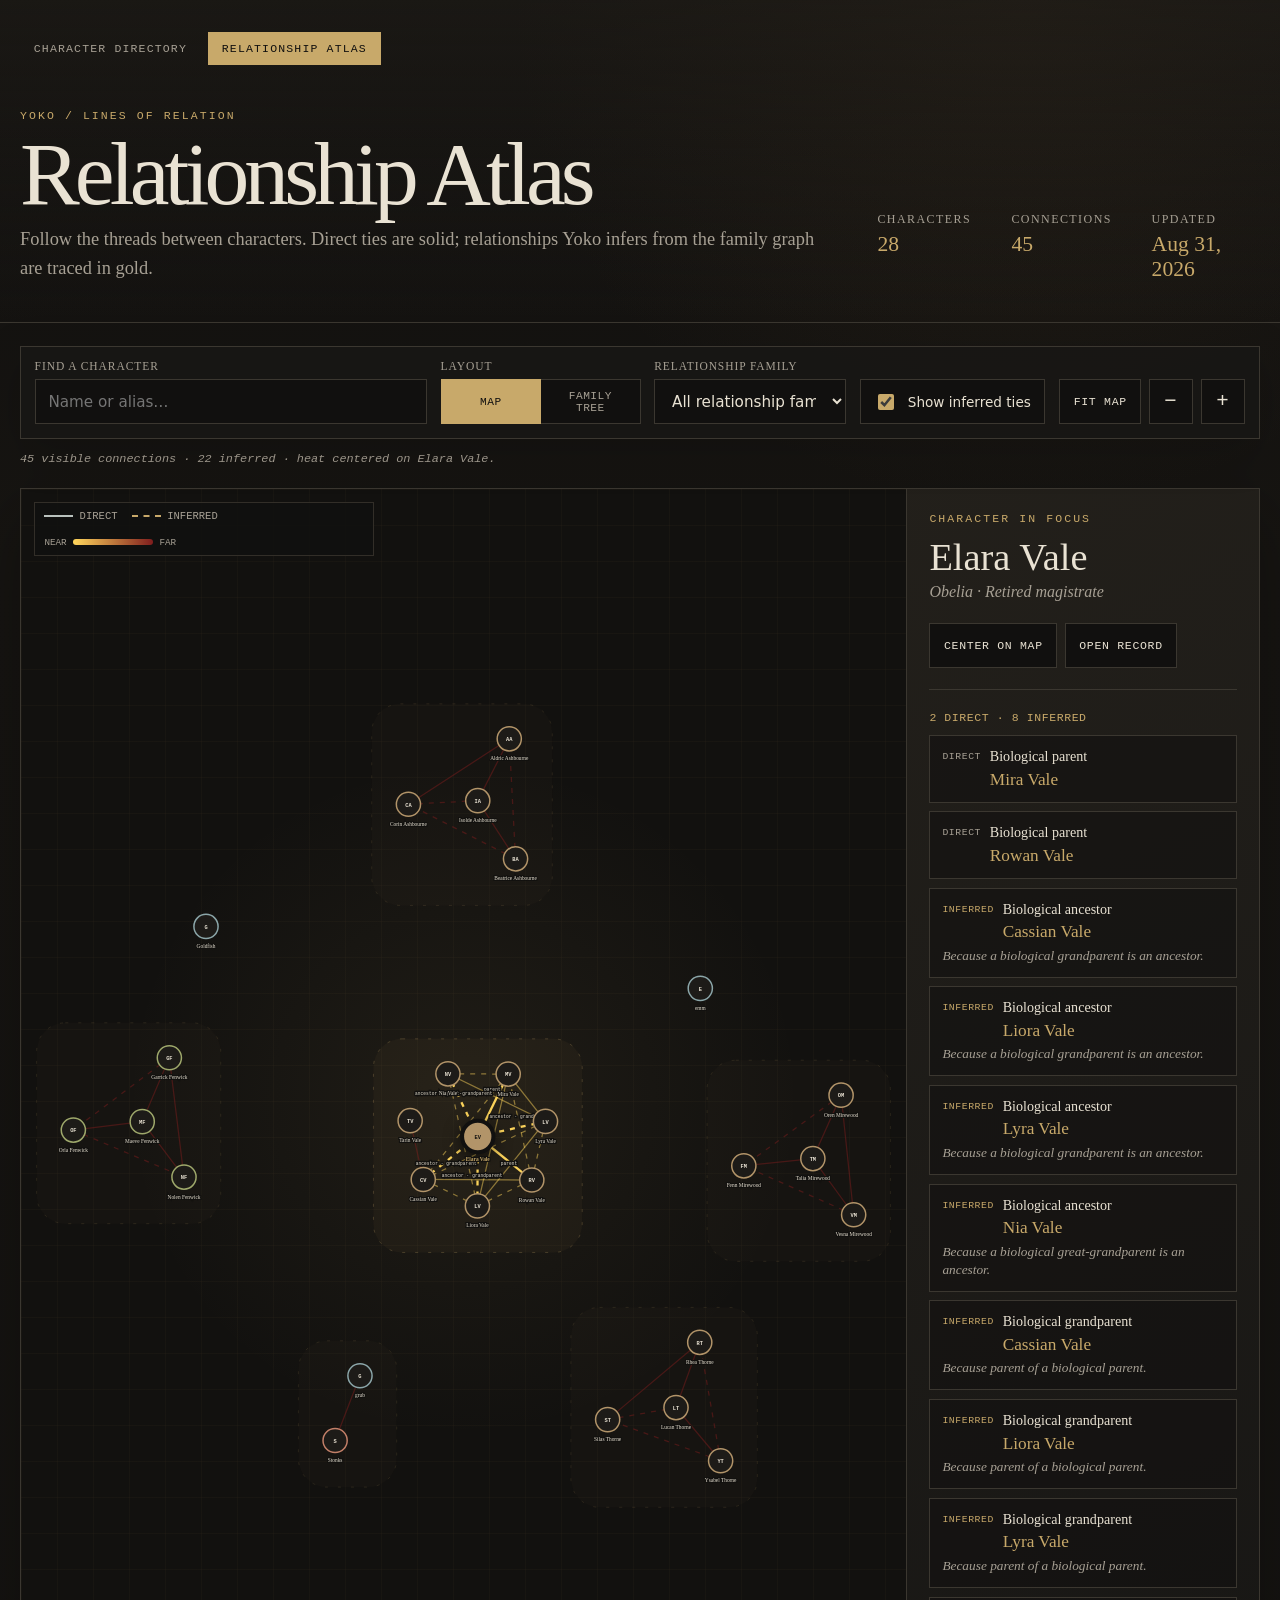
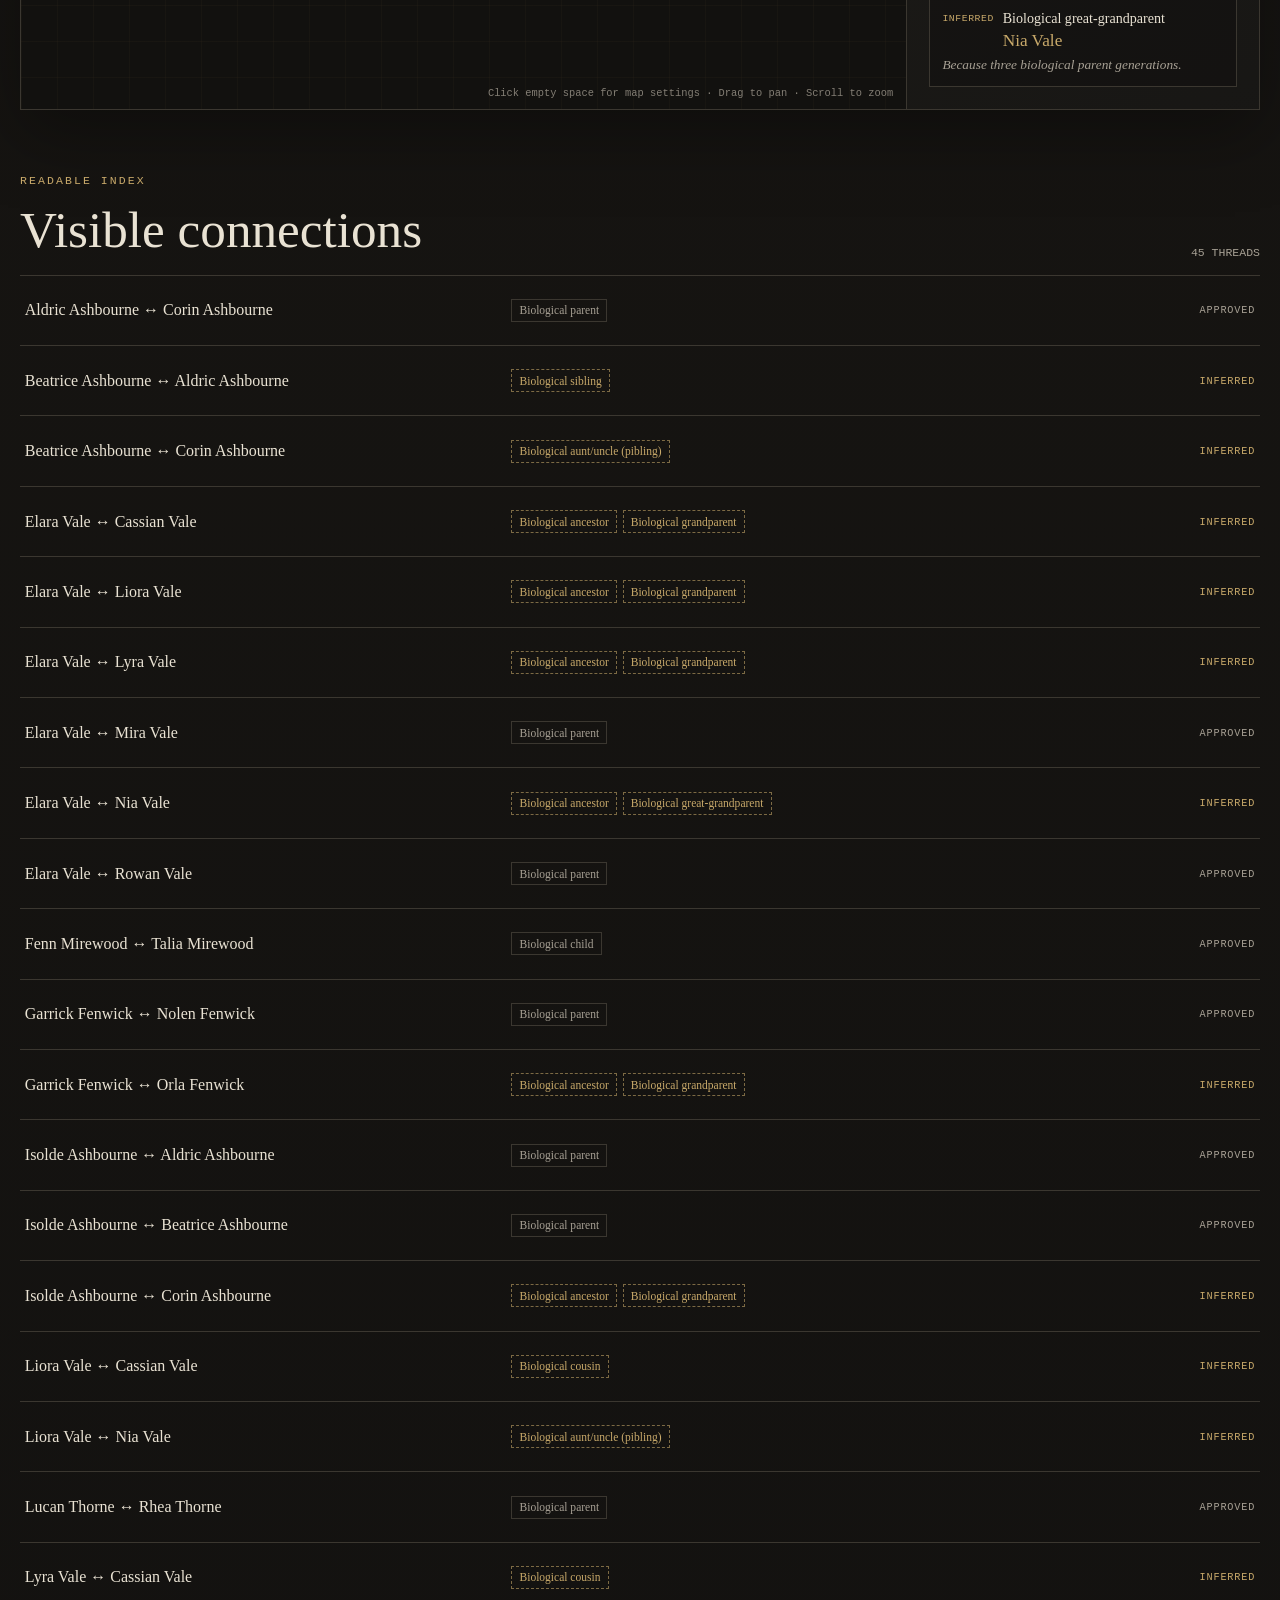
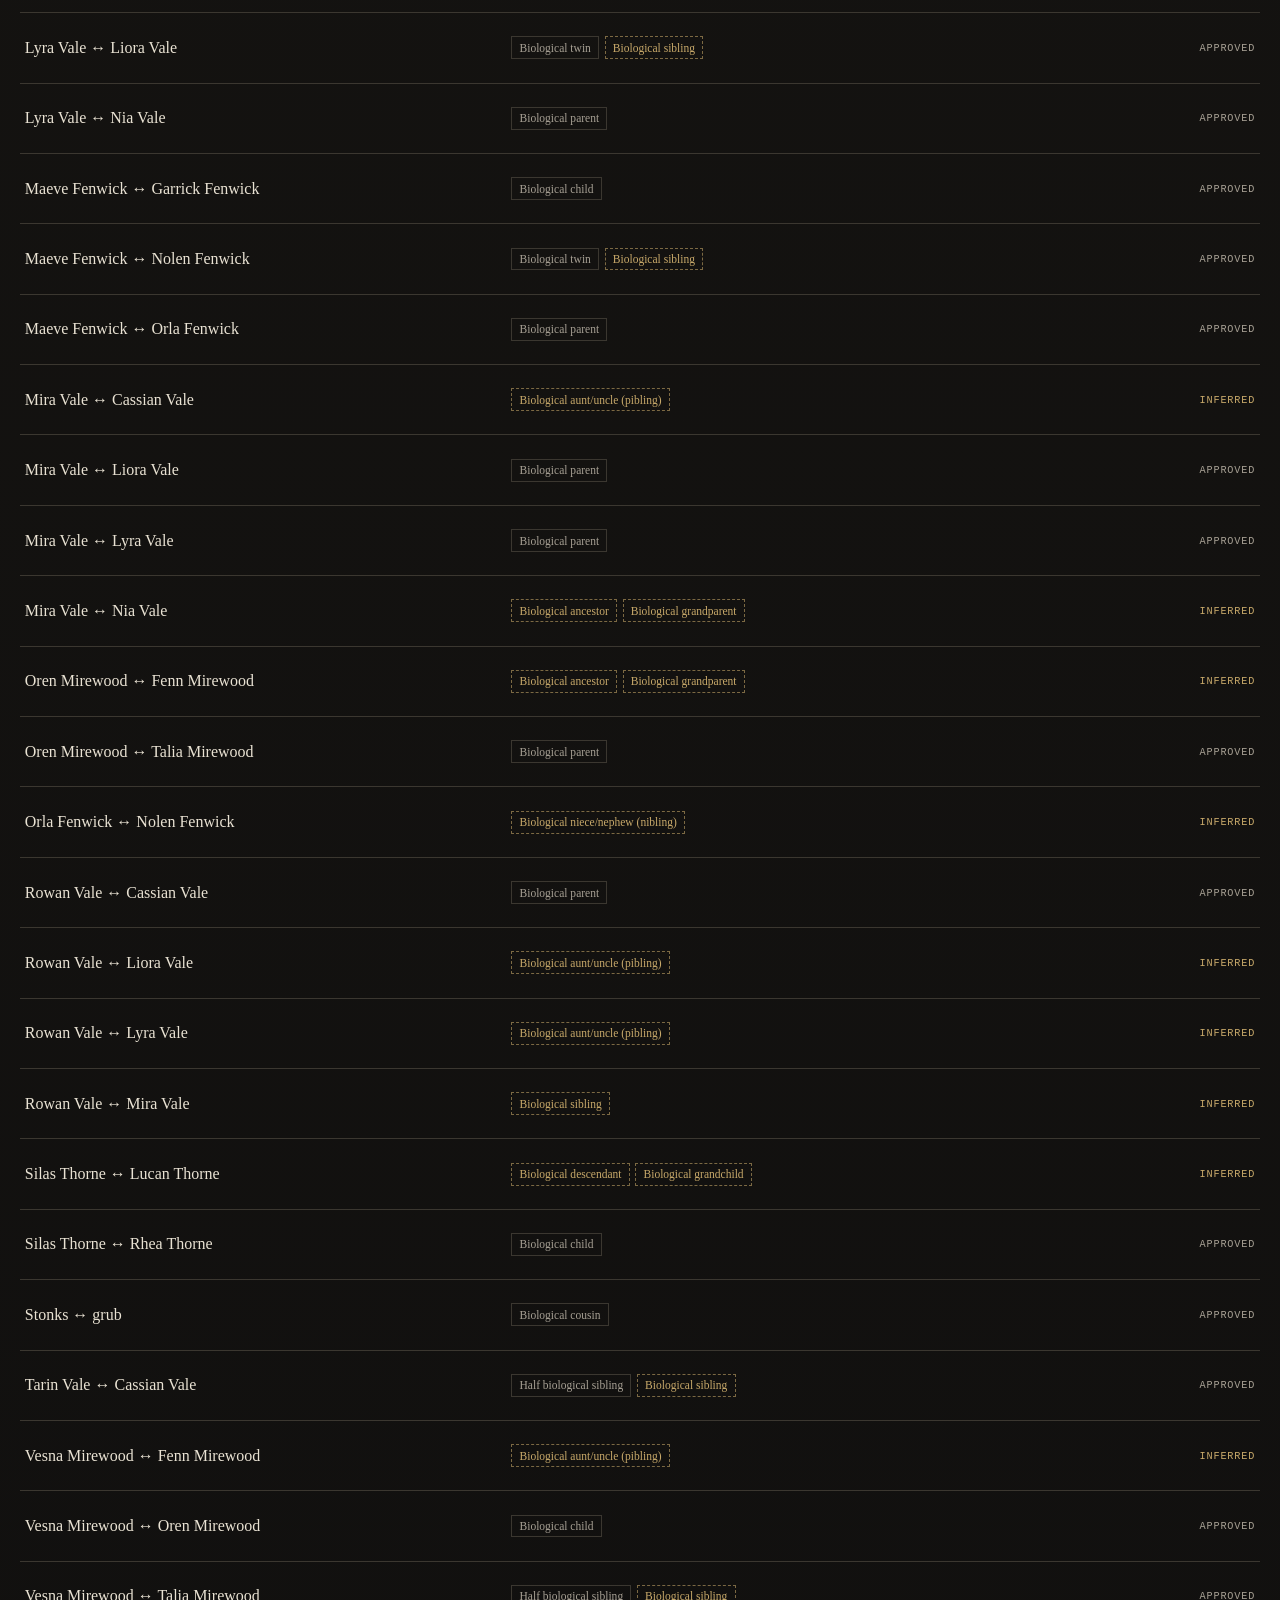
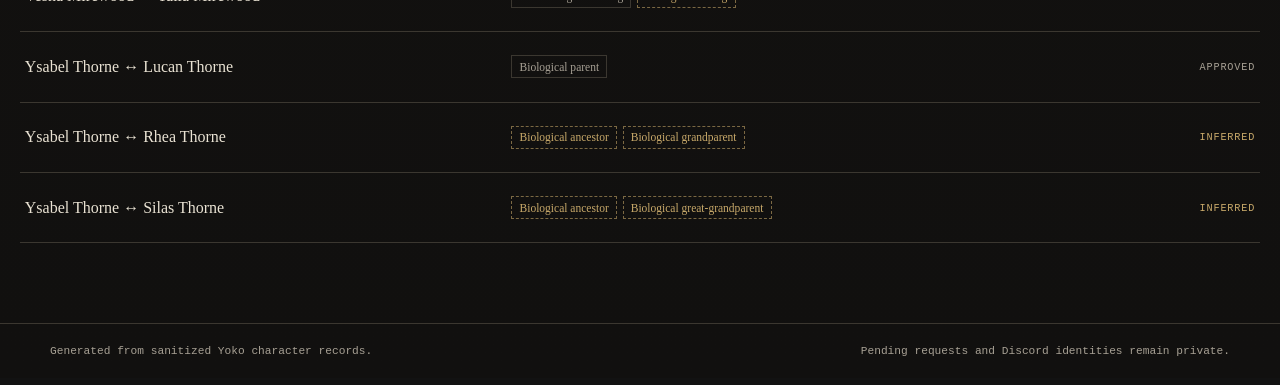
==== commit 098d3c1f: "heatmap updayes" ====
--- a/docs/relationships.html
+++ b/docs/relationships.html
@@ -15,7 +15,7 @@
   <meta name="twitter:description" content="An interactive map of approved and inferred character relationships.">
   <meta name="twitter:image" content="https://alecasone.github.io/YokoBot/og.png">
   <title>Relationship Atlas · Yoko Character Archive</title>
-  <link rel="stylesheet" href="./styles.css">
+  <link rel="stylesheet" href="./styles.css?v=family-islands-1">
 </head>
 <body class="relationship-page">
   <header class="atlas-header">
@@ -153,6 +153,6 @@
   </footer>
 
   <noscript>The relationship atlas requires JavaScript to draw its map.</noscript>
-  <script src="./relationships.js" defer></script>
+  <script src="./relationships.js?v=family-islands-1" defer></script>
 </body>
 </html>
--- a/docs/styles.css
+++ b/docs/styles.css
@@ -448,6 +448,7 @@
 .map-edge--inferred { stroke: var(--heat-color, var(--accent)); stroke-dasharray: 5 6; }
 .map-edge--tree-parent { stroke: var(--heat-color, #d3dad6); stroke-width: 1.8; }
 .map-edge--tree-peer { stroke: var(--heat-color, var(--accent)); stroke-width: 1.6; stroke-dasharray: 7 6; }
+.map-edge.map-edge--bridge { opacity: 0.26; stroke-dasharray: 3 9; }
 .map-edge.is-focused { opacity: 0.76; stroke-width: 1.7; }
 .map-edge.is-selected { opacity: 0.98; stroke-width: 2.3; }
 
@@ -464,6 +465,8 @@
 
 .generation-guide { vector-effect: non-scaling-stroke; stroke: rgba(200, 169, 106, 0.16); stroke-dasharray: 2 7; }
 .generation-label { fill: rgba(200, 169, 106, 0.7); font-family: ui-monospace, "Cascadia Mono", monospace; font-size: 10px; letter-spacing: 0.12em; }
+.family-island { vector-effect: non-scaling-stroke; pointer-events: none; fill: rgba(200, 169, 106, 0.018); stroke: rgba(200, 169, 106, 0.12); stroke-width: 1; stroke-dasharray: 3 10; }
+.family-island.is-focus { fill: rgba(200, 169, 106, 0.045); stroke: rgba(200, 169, 106, 0.25); }
 
 .map-node { outline: none; cursor: pointer; }
 .map-node circle {
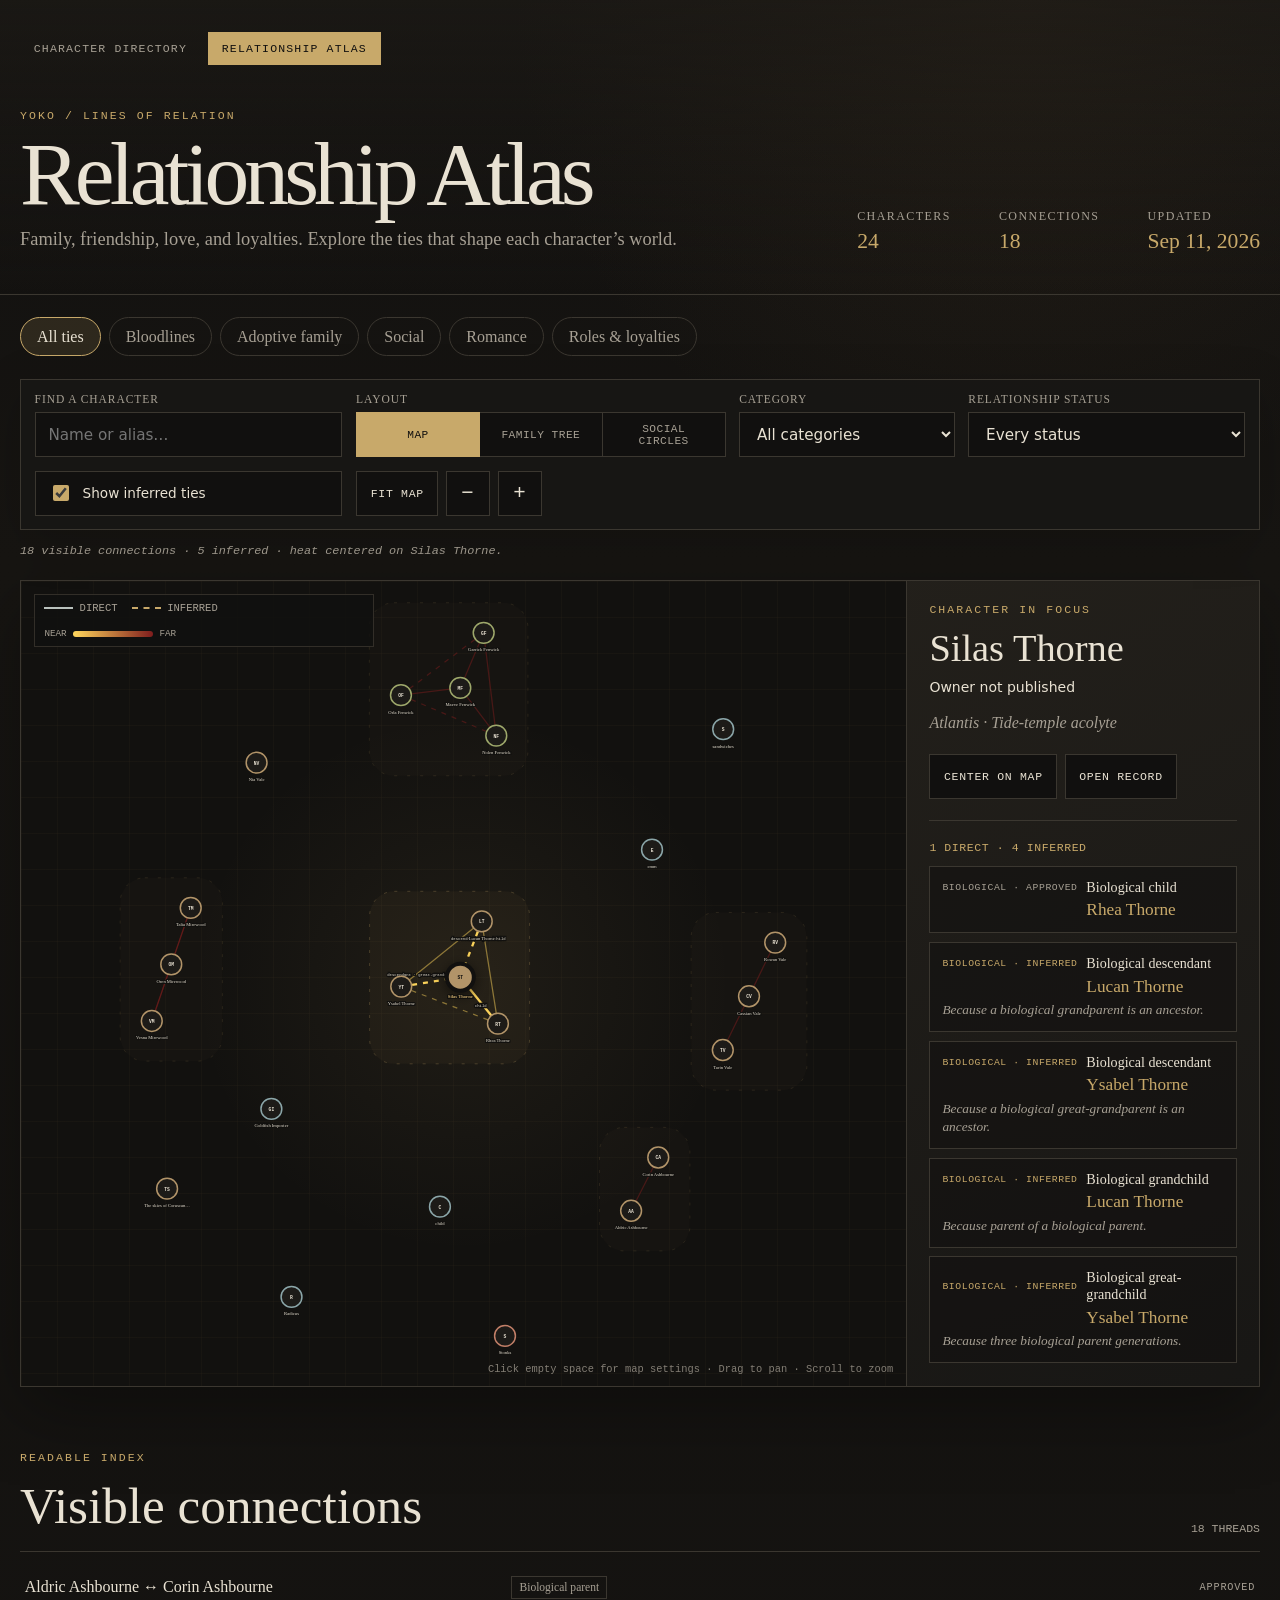
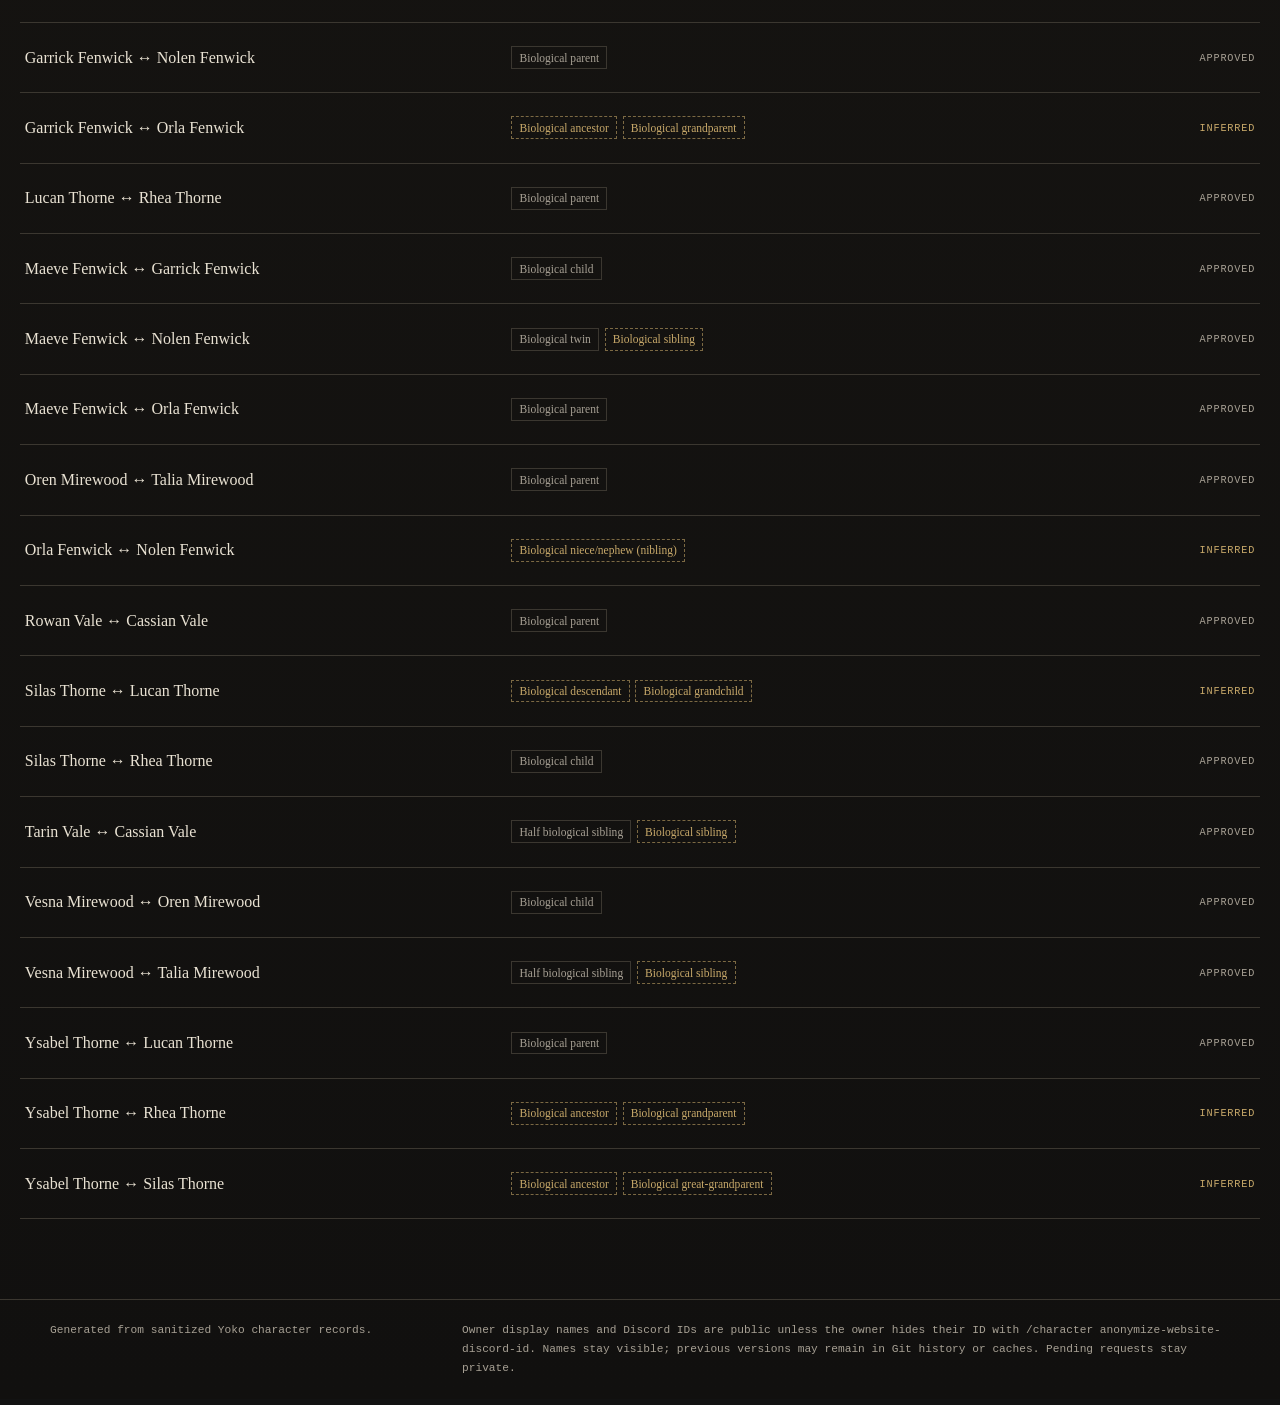
==== commit f382b311: "Relationship tree & etc 4 ongoing scenes per character by default, configurable. Completing/removing" ====
--- a/docs/relationships.html
+++ b/docs/relationships.html
@@ -4,20 +4,20 @@
   <meta charset="utf-8">
   <meta name="viewport" content="width=device-width, initial-scale=1">
   <meta name="theme-color" content="#11100f">
-  <meta name="description" content="Explore the direct and inferred connections between Yoko roleplay characters.">
+  <meta name="description" content="Explore the lives and connections of roleplay characters." data-site-content="Explore the direct and inferred connections between {name} roleplay characters.">
   <meta property="og:type" content="website">
-  <meta property="og:title" content="Yoko Relationship Atlas">
+  <meta property="og:title" content="Relationship Atlas" data-site-content="{name} · {atlasTitle}">
   <meta property="og:description" content="An interactive map of approved and inferred character relationships.">
   <meta property="og:url" content="https://alecasone.github.io/YokoBot/relationships.html">
   <meta property="og:image" content="https://alecasone.github.io/YokoBot/og.png">
   <meta name="twitter:card" content="summary_large_image">
-  <meta name="twitter:title" content="Yoko Relationship Atlas">
+  <meta name="twitter:title" content="Relationship Atlas" data-site-content="{name} · {atlasTitle}">
   <meta name="twitter:description" content="An interactive map of approved and inferred character relationships.">
   <meta name="twitter:image" content="https://alecasone.github.io/YokoBot/og.png">
-  <title>Relationship Atlas · Yoko Character Archive</title>
-  <link rel="stylesheet" href="./styles.css?v=family-islands-1">
+  <title>Relationship Atlas</title>
+  <link rel="stylesheet" href="./styles.css?v=owners-1">
 </head>
-<body class="relationship-page">
+<body class="relationship-page" data-site-title="{atlasTitle} · {name}">
   <header class="atlas-header">
     <nav class="site-nav" aria-label="Archive sections">
       <a href="./">Character directory</a>
@@ -25,9 +25,9 @@
     </nav>
     <div class="atlas-heading">
       <div>
-        <p class="masthead__eyebrow">Yoko / Lines of relation</p>
-        <h1>Relationship Atlas</h1>
-        <p>Follow the threads between characters. Direct ties are solid; relationships Yoko infers from the family graph are traced in gold.</p>
+        <p class="masthead__eyebrow" data-site-text="{name} / Lines of relation">Lines of relation</p>
+        <h1 data-site-text="{atlasTitle}">Relationship Atlas</h1>
+        <p>Family, friendship, love, and loyalties. Explore the ties that shape each character’s world.</p>
       </div>
       <dl class="archive-stats atlas-stats" aria-label="Relationship statistics">
         <div><dt>Characters</dt><dd id="atlas-character-count">—</dd></div>
@@ -38,6 +38,14 @@
   </header>
 
   <main class="atlas-main">
+    <nav class="relationship-tabs" aria-label="Relationship categories">
+      <button type="button" data-category="" aria-pressed="true">All ties</button>
+      <button type="button" data-category="Biological" aria-pressed="false">Bloodlines</button>
+      <button type="button" data-category="Adoptive" aria-pressed="false">Adoptive family</button>
+      <button type="button" data-category="Social" aria-pressed="false">Social</button>
+      <button type="button" data-category="Romantic" aria-pressed="false">Romance</button>
+      <button type="button" data-category="Societal" aria-pressed="false">Roles & loyalties</button>
+    </nav>
     <section class="atlas-toolbar" aria-label="Relationship map controls">
       <div class="focus-search">
         <label for="focus-search">Find a character</label>
@@ -49,13 +57,18 @@
         <div>
           <button type="button" data-layout="network" aria-pressed="true">Map</button>
           <button type="button" data-layout="tree" aria-pressed="false">Family tree</button>
+          <button type="button" data-layout="circles" aria-pressed="false">Social circles</button>
         </div>
       </fieldset>
       <label>
-        <span>Relationship family</span>
+        <span>Category</span>
         <select id="category-filter">
-          <option value="">All relationship families</option>
+          <option value="">All categories</option>
         </select>
+      </label>
+      <label>
+        <span>Relationship status</span>
+        <select id="type-filter"><option value="">Every status</option></select>
       </label>
       <label class="toggle-control">
         <input id="show-inferred" type="checkbox" checked>
@@ -96,6 +109,7 @@
       <aside class="relationship-inspector" aria-labelledby="inspector-title">
         <p class="section-label">Character in focus</p>
         <h2 id="inspector-title">Choose a character</h2>
+        <div id="inspector-owner"></div>
         <p id="inspector-meta" class="inspector-meta">Select a node to read its connections.</p>
         <div id="inspector-actions" class="inspector-actions" hidden>
           <button id="center-selected" class="utility-button" type="button">Center on map</button>
@@ -148,11 +162,13 @@
   </div>
 
   <footer>
-    <span>Generated from sanitized Yoko character records.</span>
-    <span>Pending requests and Discord identities remain private.</span>
+    <span data-site-text="Generated from sanitized {name} character records.">Generated from sanitized character records.</span>
+    <span>Owner display names and Discord IDs are public unless the owner hides their ID with <code>/character anonymize-website-discord-id</code>. Names stay visible; previous versions may remain in Git history or caches. Pending requests stay private.</span>
   </footer>
 
   <noscript>The relationship atlas requires JavaScript to draw its map.</noscript>
-  <script src="./relationships.js?v=family-islands-1" defer></script>
+  <script src="./branding.js?v=social-scenes-1" defer></script>
+  <script src="./owner.js?v=owners-1" defer></script>
+  <script src="./relationships.js?v=owners-1" defer></script>
 </body>
 </html>
--- a/docs/styles.css
+++ b/docs/styles.css
@@ -38,6 +38,16 @@
 
 button, input, select { font: inherit; }
 
+.character-attribution { display: flex; align-items: center; flex-wrap: wrap; gap: .45rem .7rem; margin: .6rem 0 1rem; font: .875rem/1.5 system-ui, sans-serif; color: var(--muted); }
+.owner-name { color: var(--ink); overflow-wrap: anywhere; }
+.owner-copy { min-height: 2.2rem; border: 1px solid var(--line); border-radius: .3rem; padding: .3rem .55rem; color: var(--accent); background: transparent; cursor: pointer; }
+.owner-copy:hover, .owner-copy:focus-visible { color: var(--ink); border-color: var(--accent); }
+.owner-copy-status { flex-basis: 100%; overflow-wrap: anywhere; color: var(--accent); user-select: text; }
+.owner-copy-status:empty { display: none; }
+.owner-private { font-size: .8125rem; }
+footer > span { max-width: 48rem; line-height: 1.7; }
+footer code { overflow-wrap: anywhere; }
+
 .site-nav {
   display: flex;
   gap: 0.45rem;
@@ -98,6 +108,7 @@
 }
 
 .archive-mark {
+  position: relative;
   display: grid;
   width: clamp(5rem, 11vw, 8rem);
   aspect-ratio: 1;
@@ -106,9 +117,23 @@
   border: 1px solid var(--accent);
   border-radius: 50%;
   color: var(--accent);
-  box-shadow: inset 0 0 0 0.55rem #11100f, inset 0 0 0 calc(0.55rem + 1px) var(--line);
+  background: transparent;
   font-size: clamp(2rem, 5vw, 4rem);
 }
+
+.archive-mark::before { content: ""; position: absolute; inset: .55rem; border: 1px solid var(--line); border-radius: 50%; }
+.archive-mark svg { position: relative; width: 100%; height: 100%; background: transparent; fill: currentColor; font-size: 52px; }
+.relationship-tabs { display: flex; flex-wrap: wrap; gap: .5rem; margin-bottom: 1.4rem; }
+.relationship-tabs button { background: transparent; border: 1px solid var(--line); color: var(--muted); border-radius: 99px; padding: .6rem 1rem; cursor: pointer; }
+.relationship-tabs button:hover, .relationship-tabs button[aria-pressed="true"] { color: var(--ink); border-color: var(--accent); background: var(--accent-soft); }
+.relationship-tabs button[data-category="Social"] { --accent: #82c7b1; --accent-soft: #82c7b11a; }
+.relationship-tabs button[data-category="Romantic"] { --accent: #e59aac; --accent-soft: #e59aac1a; }
+.relationship-tabs button[data-category="Societal"] { --accent: #a6a0df; --accent-soft: #a6a0df1a; }
+.relationship-tabs button[data-category="Adoptive"] { --accent: #87b9d2; --accent-soft: #87b9d21a; }
+.social-ring { fill: none; stroke: #665d4e; stroke-dasharray: 3 9; opacity: .6; vector-effect: non-scaling-stroke; }
+.social-ring-label { fill: var(--muted); font: 16px ui-monospace, monospace; letter-spacing: .15em; }
+.relationship-page .layout-switcher > div { flex-wrap: wrap; }
+.connection-kind { color: var(--relationship-color, var(--accent)); }
 
 main {
   width: min(1180px, calc(100% - 2.5rem));
@@ -290,7 +315,7 @@
   position: relative;
   z-index: 8;
   display: grid;
-  grid-template-columns: minmax(15rem, 1fr) auto minmax(12rem, 0.42fr) auto auto;
+  grid-template-columns: minmax(14rem, 1fr) minmax(18rem, 1.2fr) minmax(10rem, .7fr) minmax(12rem, .9fr);
   align-items: end;
   gap: 0.85rem;
   padding: 0.85rem;
@@ -644,6 +669,10 @@
   color: var(--muted);
   font-family: ui-monospace, monospace;
   font-size: 0.7rem;
+}
+
+@media (max-width: 1100px) {
+  .atlas-toolbar { grid-template-columns: minmax(0, 1fr) minmax(0, 1fr); }
 }
 
 @media (max-width: 820px) {
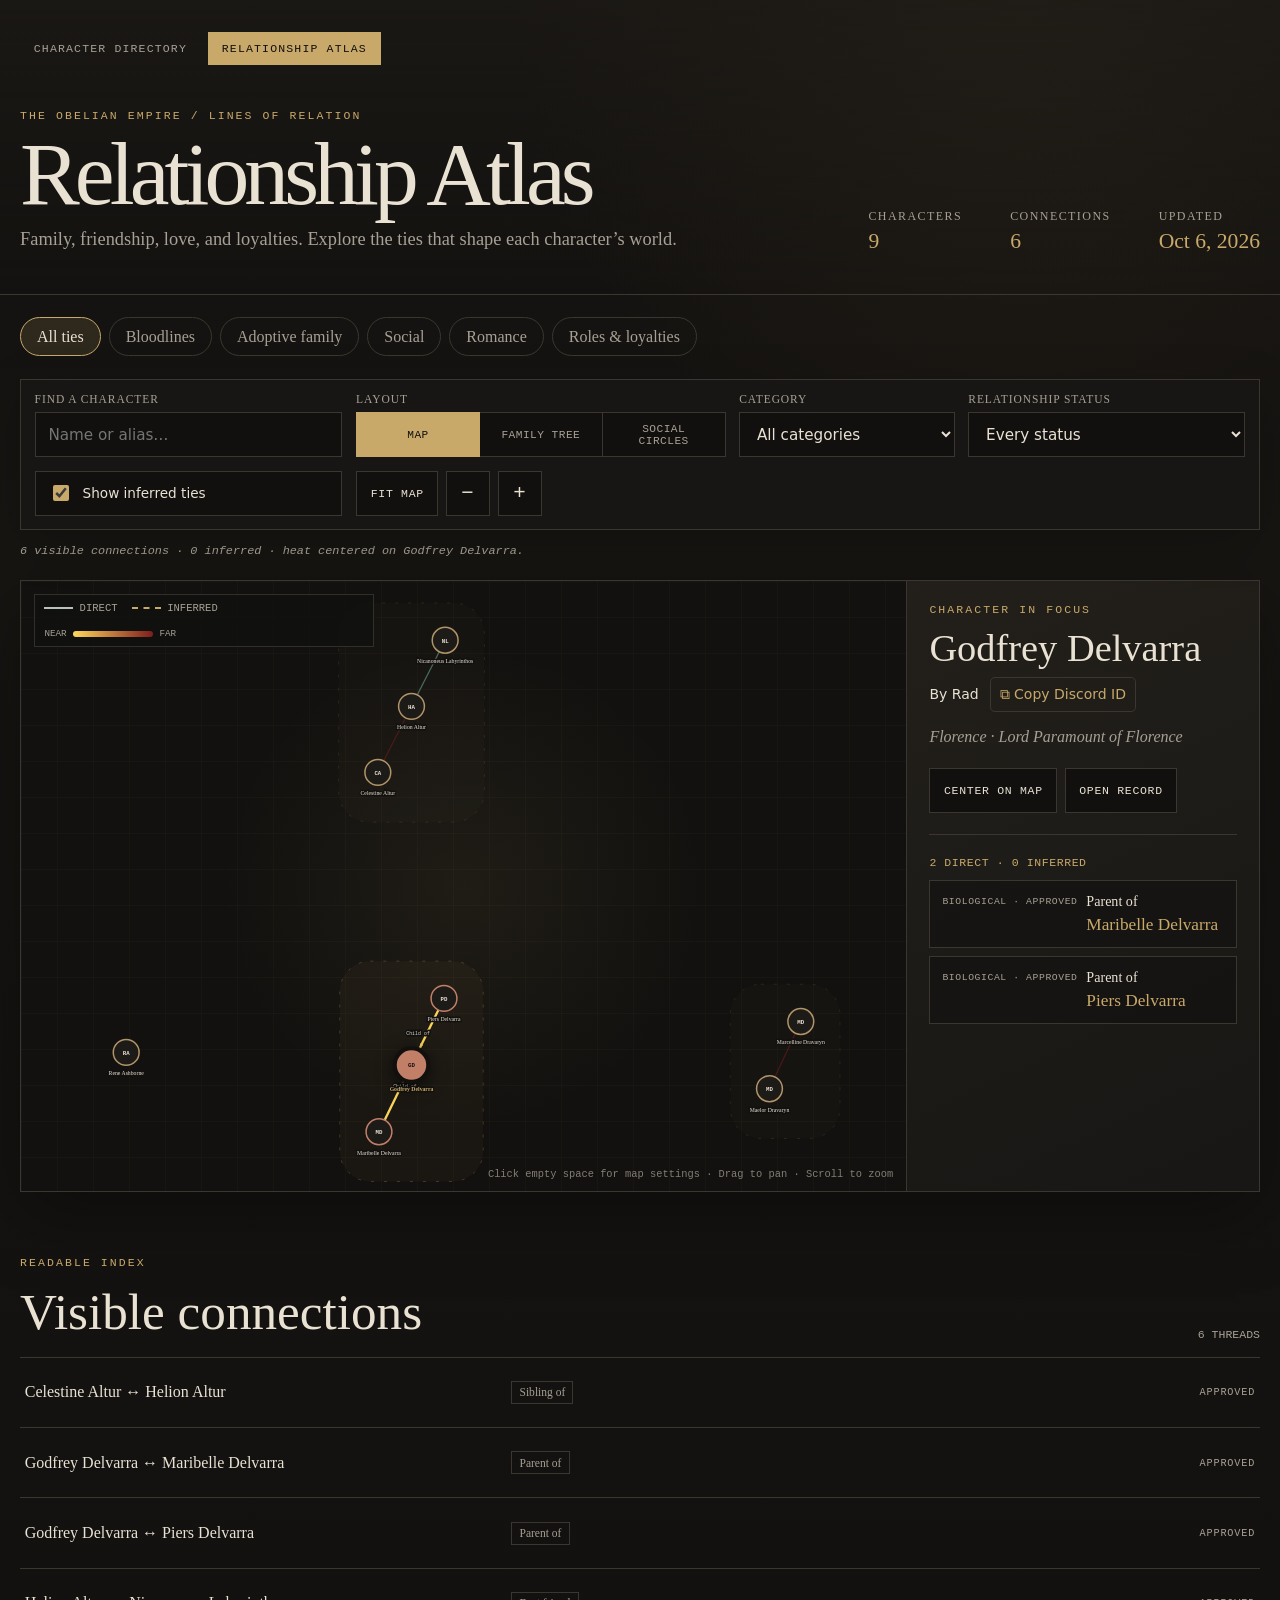
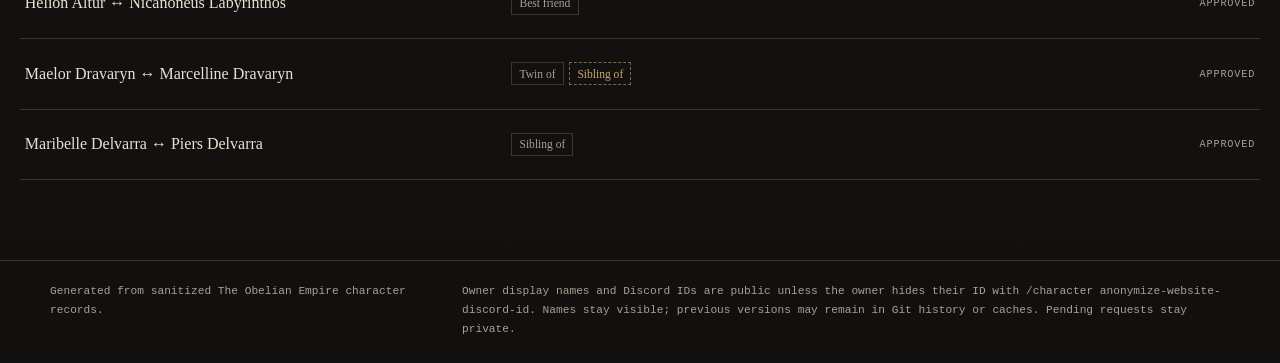
==== commit f18d1d06: "Clarify relationship perspective and add directional atlas arrows" ====
--- a/docs/relationships.html
+++ b/docs/relationships.html
@@ -86,6 +86,12 @@
     <section class="atlas-workspace" aria-label="Interactive relationship explorer">
       <div id="map-stage" class="map-stage">
         <svg id="relationship-map" role="img" aria-label="Interactive character relationship map" tabindex="0">
+          <defs>
+            <marker id="relationship-arrow" viewBox="0 0 10 10" refX="10" refY="5"
+              markerWidth="8" markerHeight="8" markerUnits="userSpaceOnUse" orient="auto">
+              <path d="M 0 0 L 10 5 L 0 10 Z" fill="context-stroke"></path>
+            </marker>
+          </defs>
           <g id="map-viewport">
             <g id="map-guides"></g>
             <g id="map-edges"></g>
@@ -169,6 +175,6 @@
   <noscript>The relationship atlas requires JavaScript to draw its map.</noscript>
   <script src="./branding.js?v=social-scenes-1" defer></script>
   <script src="./owner.js?v=owners-1" defer></script>
-  <script src="./relationships.js?v=owners-1" defer></script>
+  <script src="./relationships.js?v=relationship-direction-1" defer></script>
 </body>
 </html>
--- a/docs/styles.css
+++ b/docs/styles.css
@@ -269,6 +269,17 @@
 .record-dialog h2 { margin-bottom: 0.4rem; font-size: clamp(2.4rem, 8vw, 4.5rem); font-weight: 400; line-height: 0.95; }
 .dialog-close { position: absolute; top: 0.8rem; right: 1rem; border: 0; color: var(--muted); background: transparent; font-size: 2rem; cursor: pointer; }
 .dialog-aliases { color: var(--muted); font-style: italic; }
+.dialog-quote {
+  margin: 1.5rem 0 0;
+  padding: 0.25rem 0 0.25rem 1rem;
+  border-left: 2px solid var(--accent);
+  color: var(--ink);
+  font-size: 1.15rem;
+  font-style: italic;
+  white-space: pre-wrap;
+  overflow-wrap: anywhere;
+}
+.record-properties:empty { display: none; }
 .record-details, .record-properties { display: grid; grid-template-columns: repeat(2, minmax(0, 1fr)); gap: 0.7rem 1.5rem; margin-top: 2rem; }
 .record-properties { margin-top: 1rem; padding-top: 1rem; border-top: 1px solid var(--line); }
 .record-row { min-width: 0; }
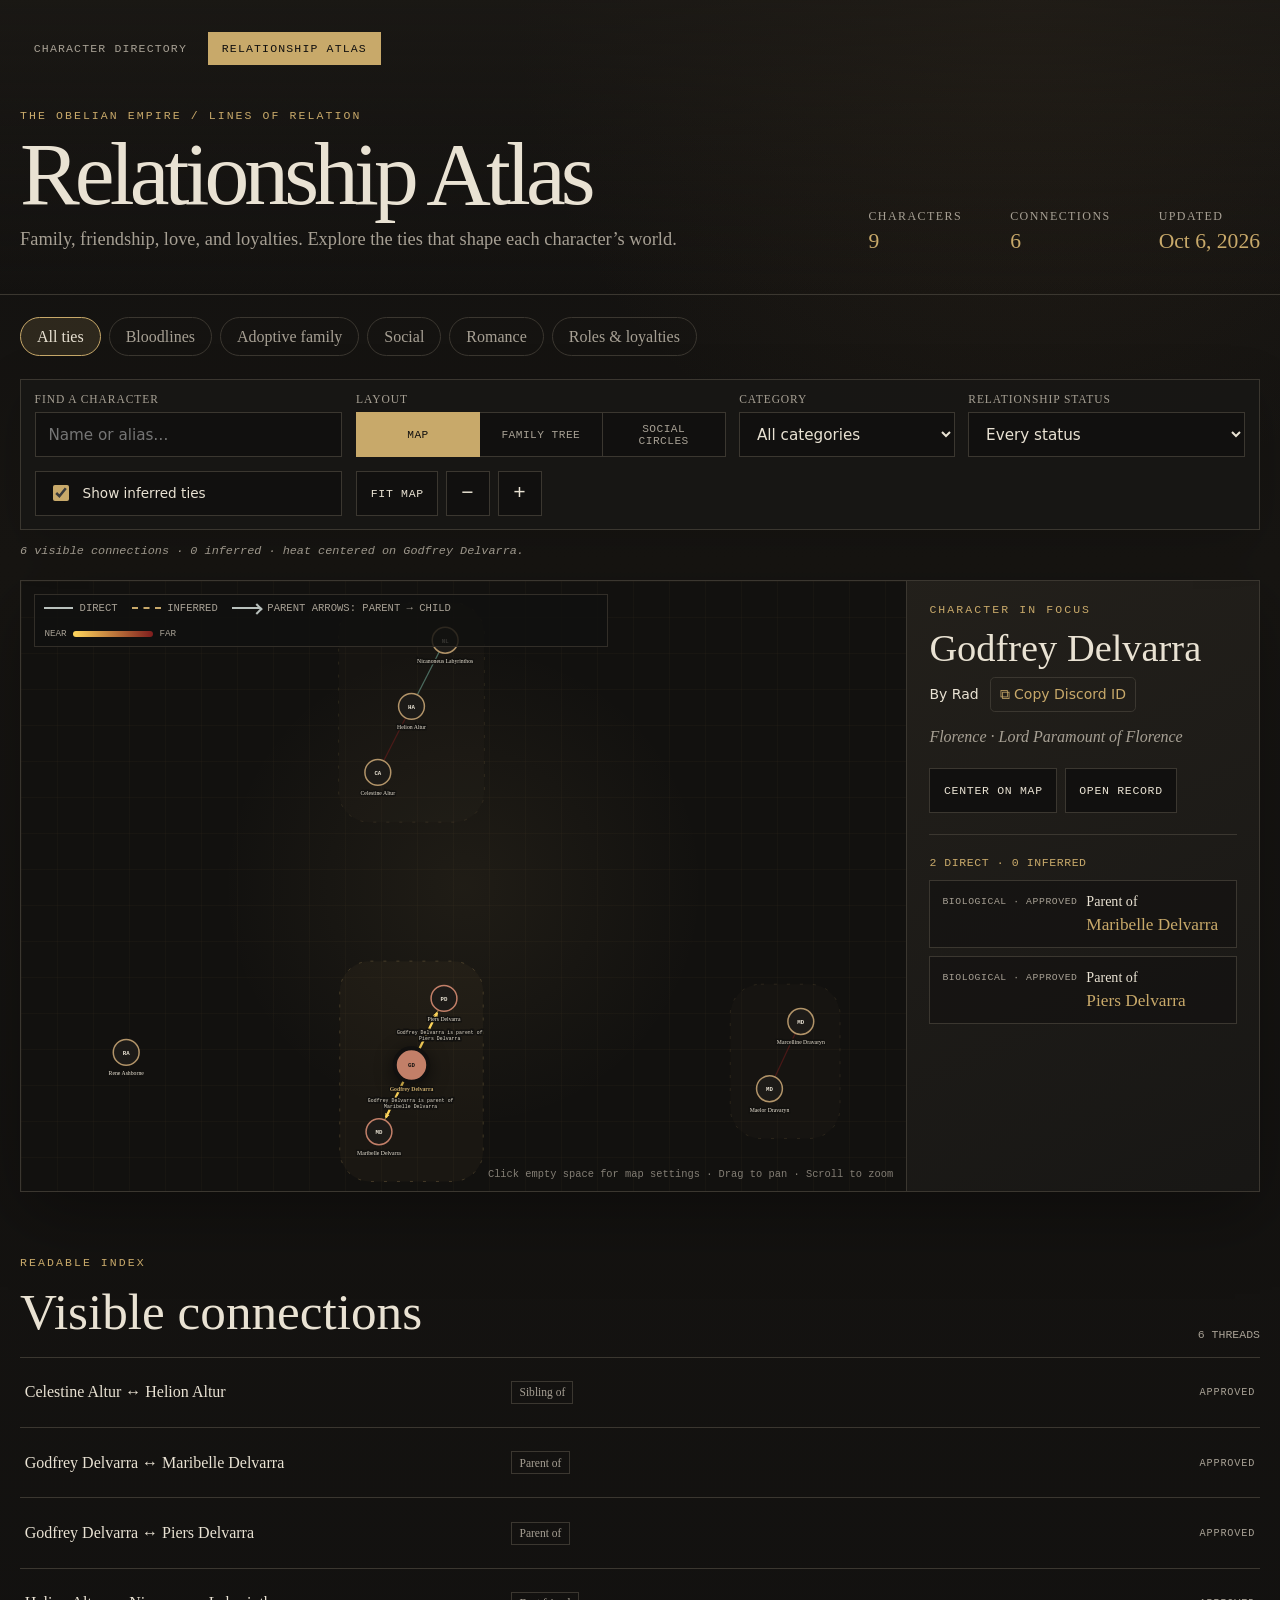
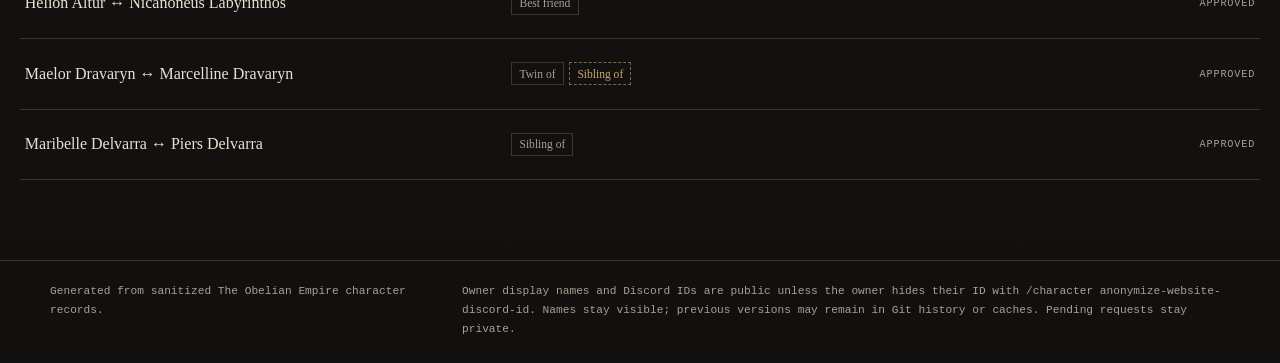
==== commit ba214889: "Clarify parent-child relationships in atlas" ====
--- a/docs/relationships.html
+++ b/docs/relationships.html
@@ -15,7 +15,7 @@
   <meta name="twitter:description" content="An interactive map of approved and inferred character relationships.">
   <meta name="twitter:image" content="https://alecasone.github.io/YokoBot/og.png">
   <title>Relationship Atlas</title>
-  <link rel="stylesheet" href="./styles.css?v=owners-1">
+  <link rel="stylesheet" href="./styles.css?v=relationship-clarity-2">
 </head>
 <body class="relationship-page" data-site-title="{atlasTitle} · {name}">
   <header class="atlas-header">
@@ -91,6 +91,9 @@
               markerWidth="8" markerHeight="8" markerUnits="userSpaceOnUse" orient="auto">
               <path d="M 0 0 L 10 5 L 0 10 Z" fill="context-stroke"></path>
             </marker>
+            <marker id="parent-child-arrow" viewBox="0 0 10 10" refX="9" refY="5" markerWidth="10" markerHeight="10" markerUnits="userSpaceOnUse" orient="auto">
+              <path d="M 1 1 L 9 5 L 1 9" fill="none" stroke="context-stroke" stroke-width="1.8" stroke-linecap="round" stroke-linejoin="round"></path>
+            </marker>
           </defs>
           <g id="map-viewport">
             <g id="map-guides"></g>
@@ -107,6 +110,7 @@
         <div class="map-legend" aria-label="Relationship map legend">
           <span><i class="legend-line legend-line--direct"></i><b id="legend-direct">Direct</b></span>
           <span><i class="legend-line legend-line--inferred"></i><b id="legend-inferred">Inferred</b></span>
+          <span id="legend-parent" hidden><i class="legend-line legend-line--arrow" aria-hidden="true"></i><b>Parent arrows: parent → child</b></span>
           <span class="heat-scale"><b>Near</b><i aria-hidden="true"></i><b>Far</b></span>
         </div>
         <p class="map-hint">Click empty space for map settings · Drag to pan · Scroll to zoom</p>
@@ -175,6 +179,6 @@
   <noscript>The relationship atlas requires JavaScript to draw its map.</noscript>
   <script src="./branding.js?v=social-scenes-1" defer></script>
   <script src="./owner.js?v=owners-1" defer></script>
-  <script src="./relationships.js?v=relationship-direction-1" defer></script>
+  <script src="./relationships.js?v=relationship-clarity-2" defer></script>
 </body>
 </html>
--- a/docs/styles.css
+++ b/docs/styles.css
@@ -541,6 +541,8 @@
 .map-legend b { font-weight: 400; }
 .legend-line { display: block; width: 1.8rem; border-top: 2px solid #b9c1bd; }
 .legend-line--inferred { border-color: var(--accent); border-top-style: dashed; }
+.legend-line--arrow { position: relative; }
+.legend-line--arrow::after { position: absolute; top: -4px; right: 0; width: 6px; height: 6px; border-top: 2px solid #b9c1bd; border-right: 2px solid #b9c1bd; transform: rotate(45deg); content: ""; }
 .map-stage.is-tree .legend-line--direct { border-color: #d3dad6; }
 .map-stage.is-tree .legend-line--inferred { border-color: var(--accent); border-top-style: dashed; }
 .heat-scale { flex-basis: 100%; }
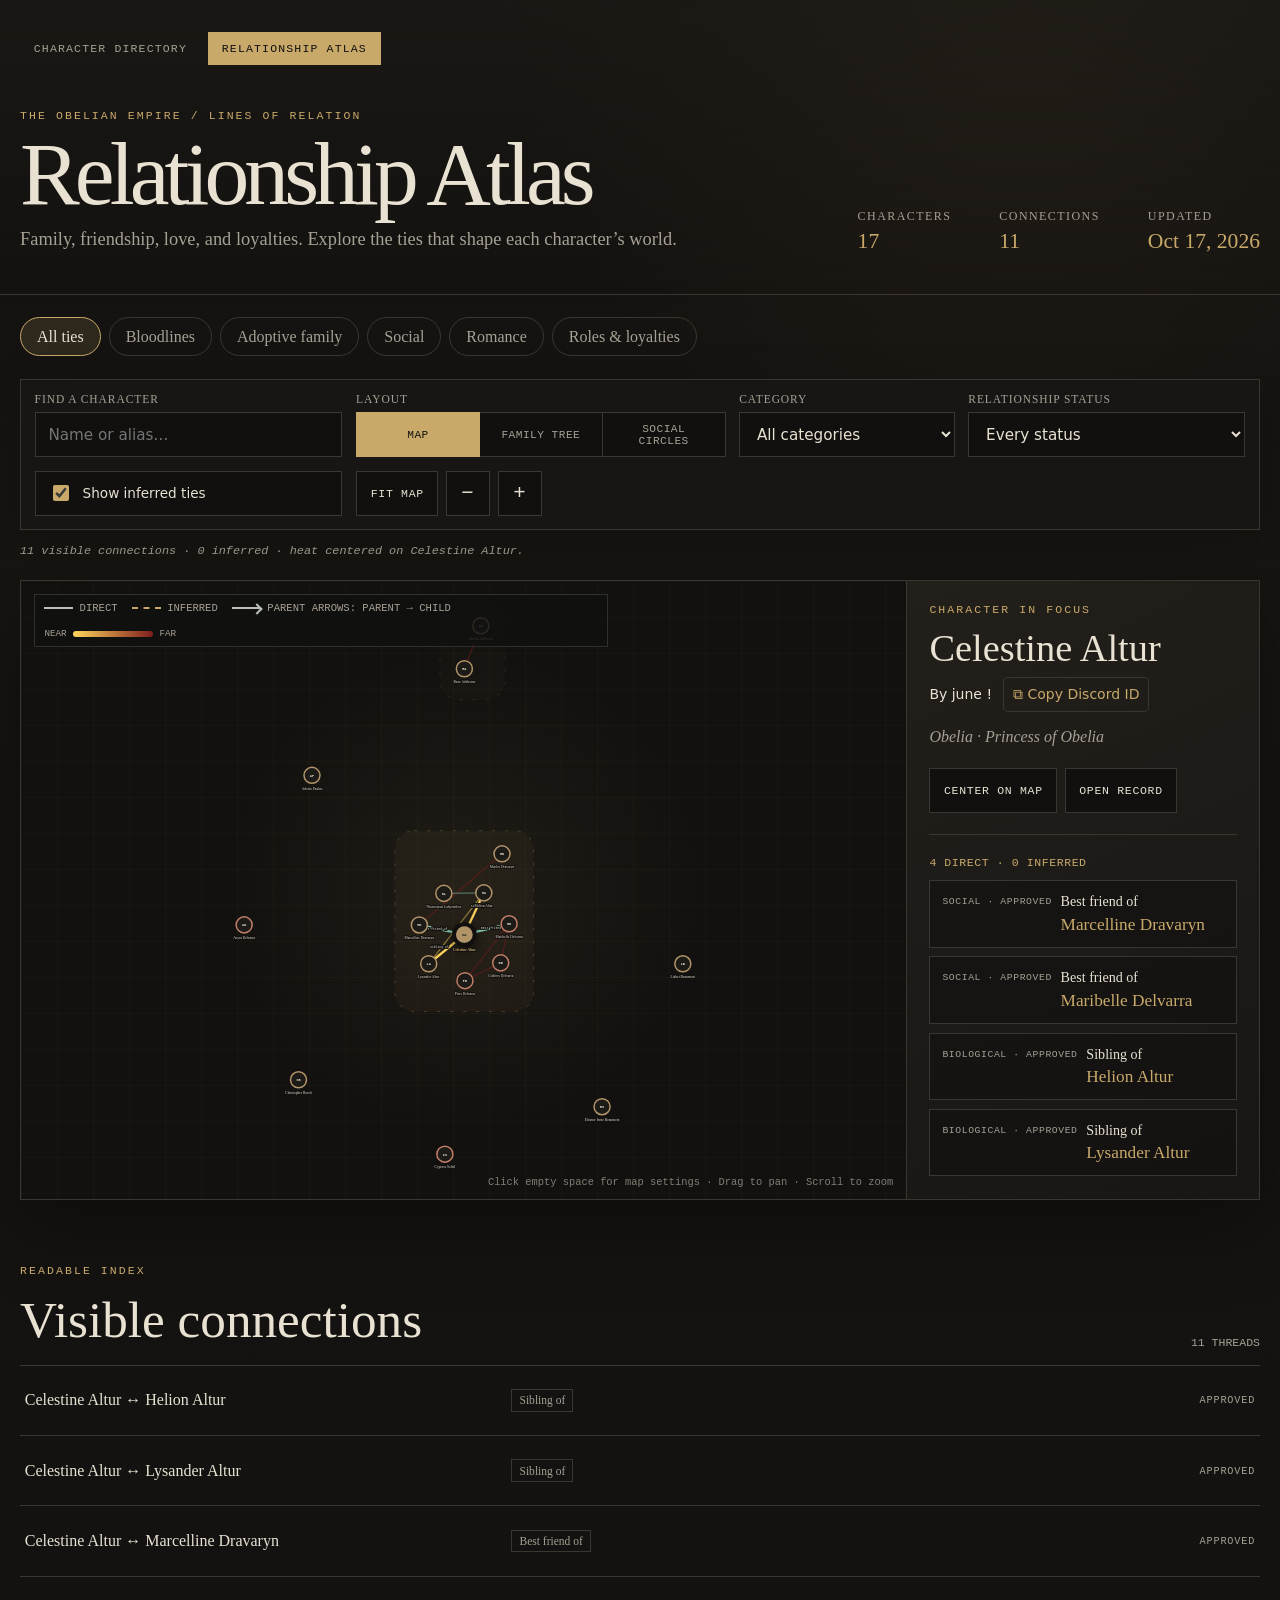
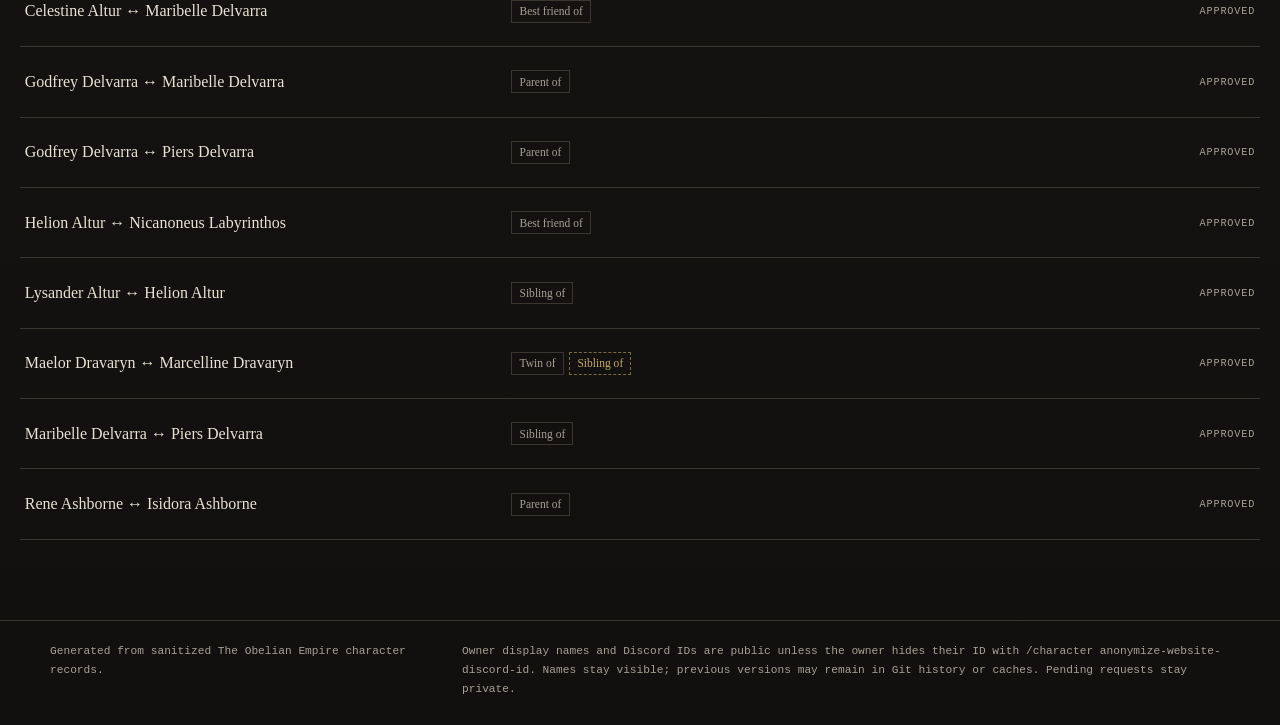
==== commit 0e1e6cda: "Expand medieval character relationships and atlas directions" ====
--- a/docs/relationships.html
+++ b/docs/relationships.html
@@ -179,6 +179,6 @@
   <noscript>The relationship atlas requires JavaScript to draw its map.</noscript>
   <script src="./branding.js?v=social-scenes-1" defer></script>
   <script src="./owner.js?v=owners-1" defer></script>
-  <script src="./relationships.js?v=relationship-clarity-2" defer></script>
+  <script src="./relationships.js?v=medieval-relationships-1" defer></script>
 </body>
 </html>
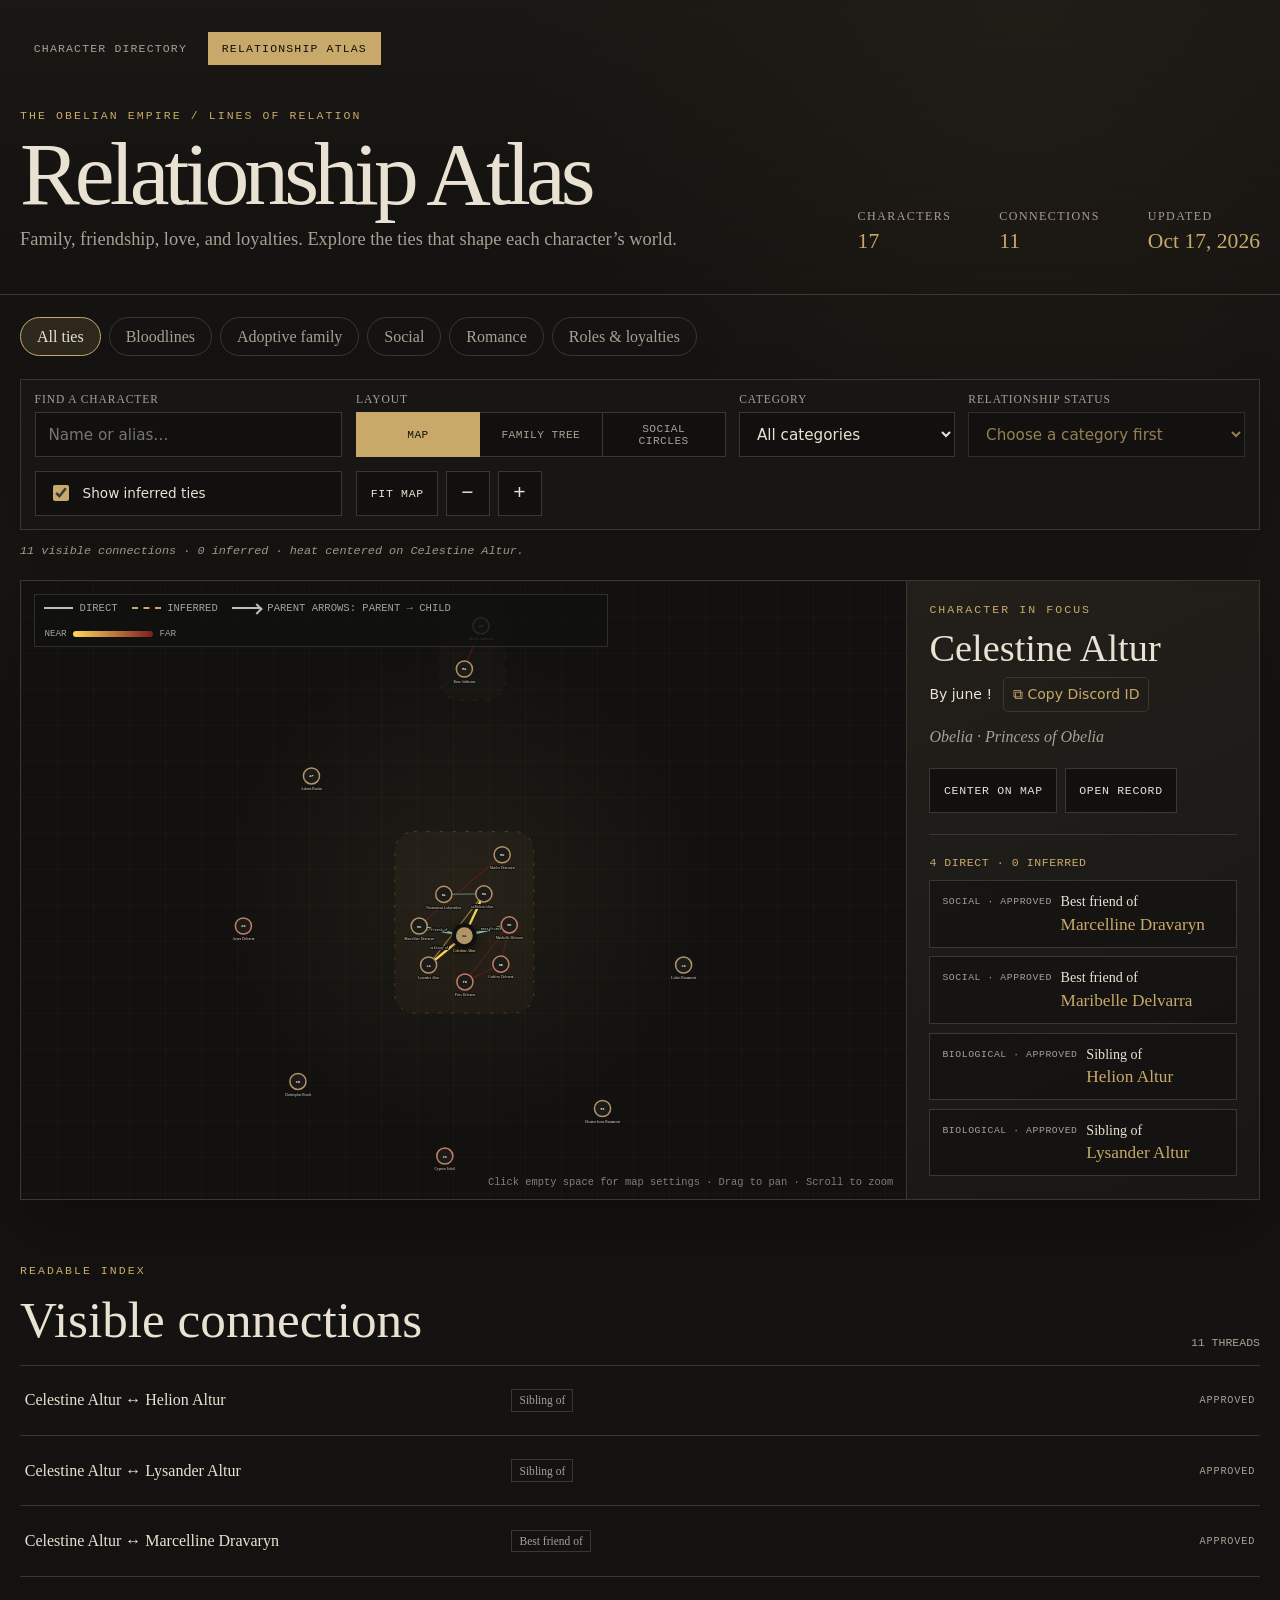
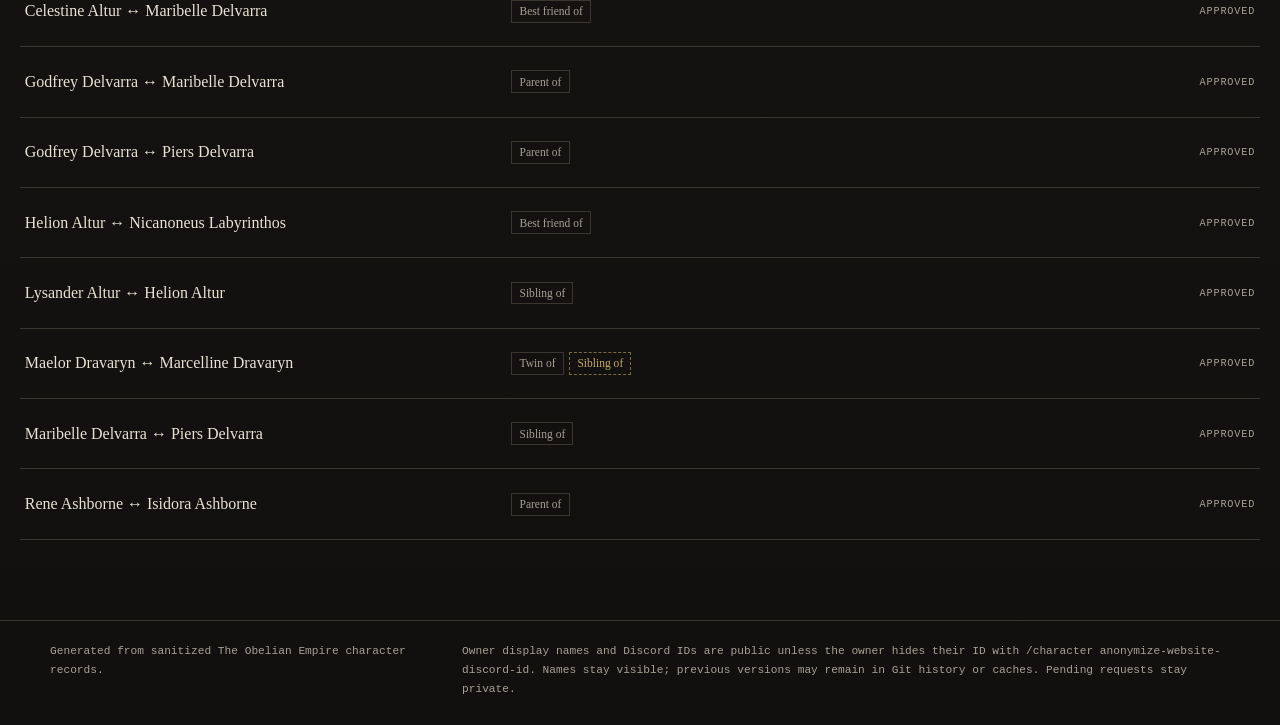
==== commit 0dbe8c9d: "Require category before relationship selection" ====
--- a/docs/relationships.html
+++ b/docs/relationships.html
@@ -68,7 +68,7 @@
       </label>
       <label>
         <span>Relationship status</span>
-        <select id="type-filter"><option value="">Every status</option></select>
+        <select id="type-filter" disabled><option value="">Choose a category first</option></select>
       </label>
       <label class="toggle-control">
         <input id="show-inferred" type="checkbox" checked>
@@ -179,6 +179,6 @@
   <noscript>The relationship atlas requires JavaScript to draw its map.</noscript>
   <script src="./branding.js?v=social-scenes-1" defer></script>
   <script src="./owner.js?v=owners-1" defer></script>
-  <script src="./relationships.js?v=medieval-relationships-1" defer></script>
+  <script src="./relationships.js?v=category-first-1" defer></script>
 </body>
 </html>
